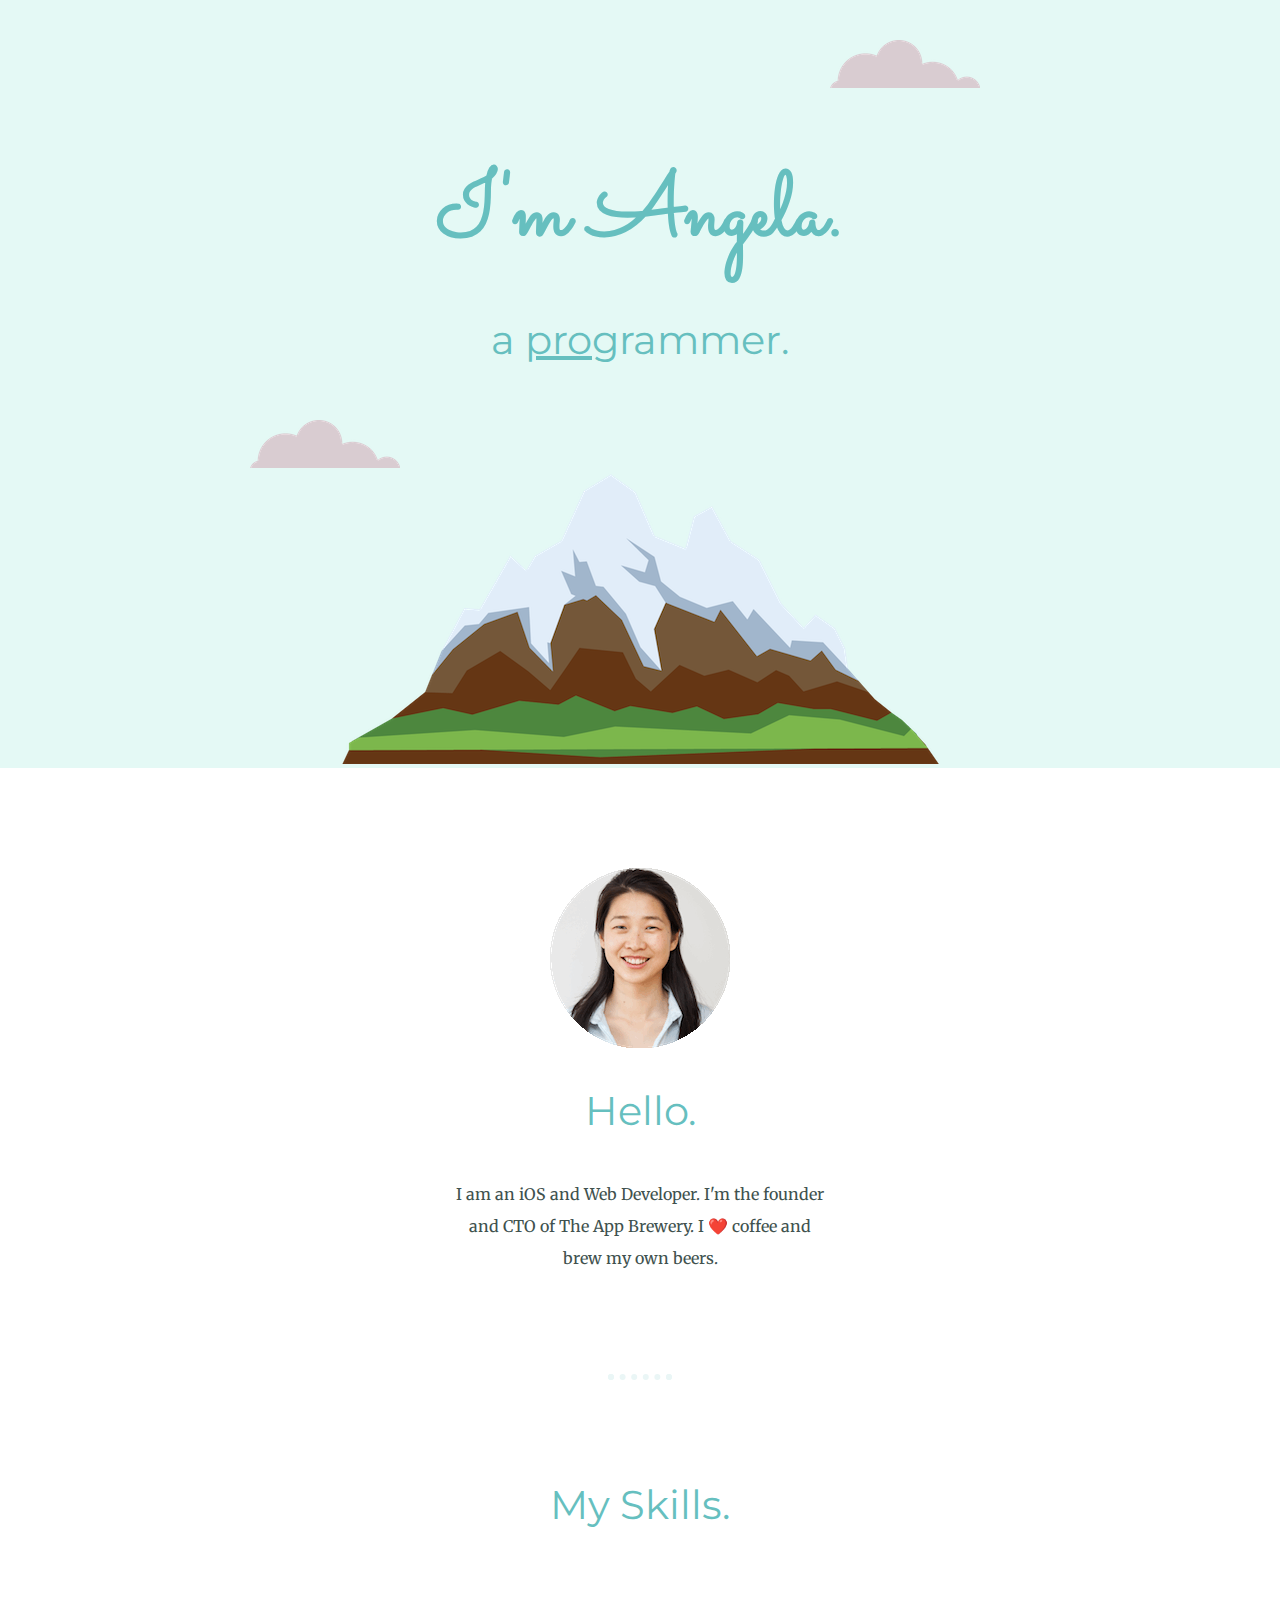
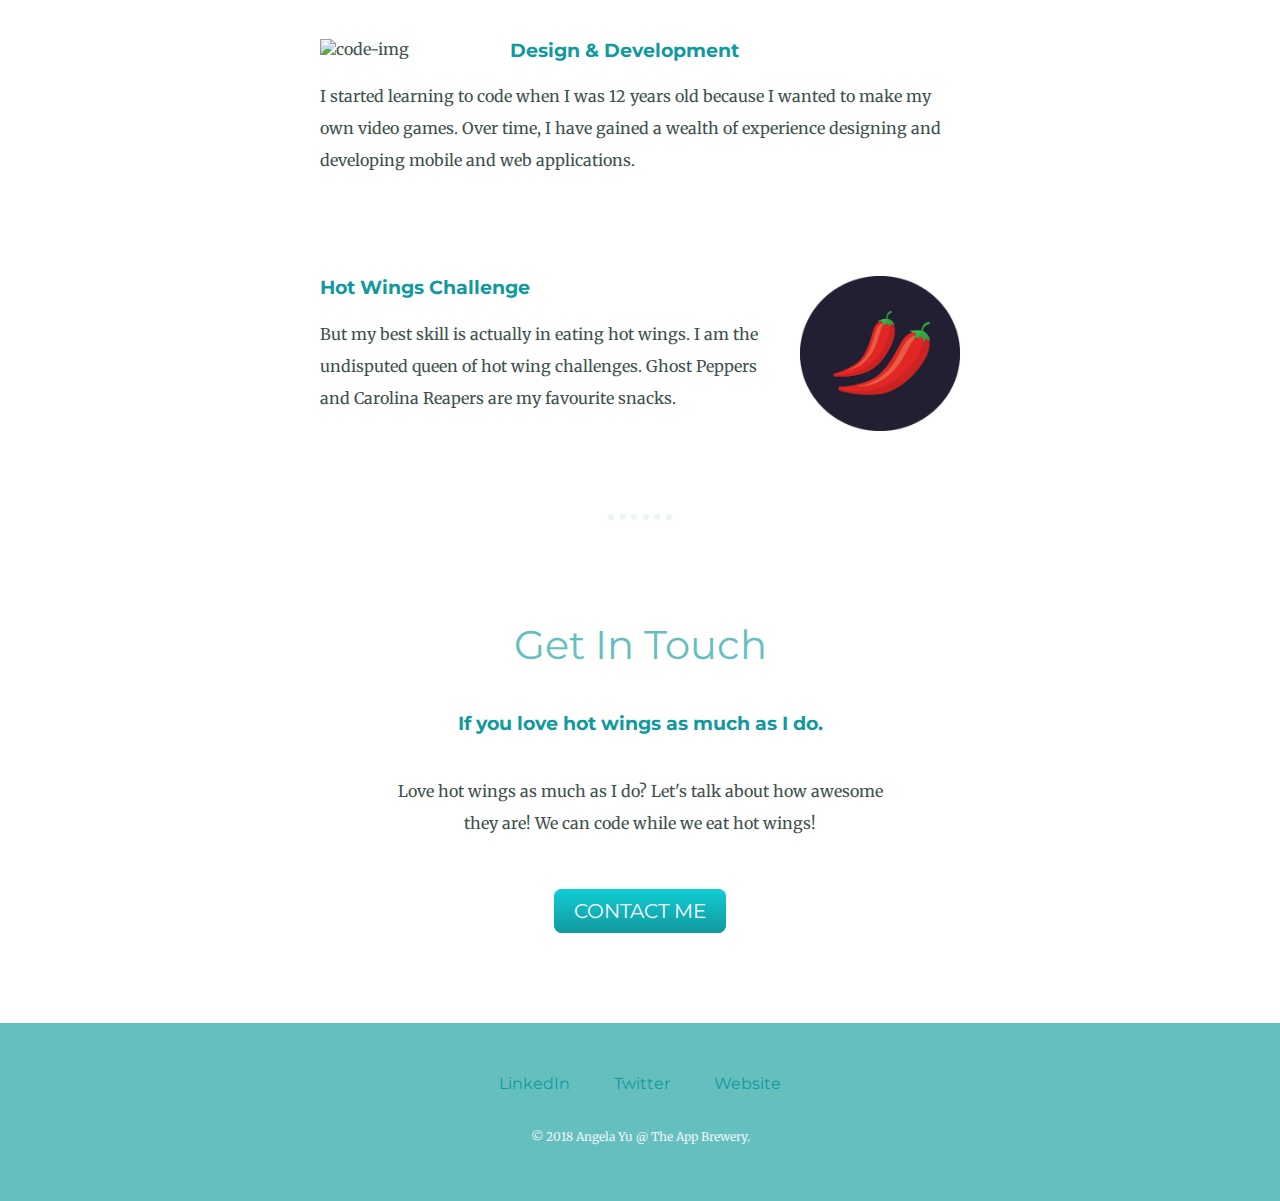
==== index.html @ 47d21f37 "Add files via upload" ====
<!DOCTYPE html>
<html>

<head>
  <meta charset="utf-8">
  <title>Angela Yu</title>
  <link rel="stylesheet" href="css/styles.css">
  <link href="https://fonts.googleapis.com/css?family=Merriweather|Montserrat|Sacramento" rel="stylesheet">
  <link rel="icon" href="favicon.ico">
</head>

<body>
  <div class="top-container">
    <img class="top-cloud" src="images/cloud.png" alt="cloud">
    <div class="title-text">
      <h1>I'm Angela.</h1>
      <h2>a <span class="pro">pro</span>grammer.</h2>
    </div>
    <img class="bottom-cloud" src="images/cloud.png" alt="cloud">
    <img class="mountain" src="images/mountain.png" alt="mountain-img">
  </div>

  <div class="middle-container">
    <div class="profile">
      <img src="images/angela.png" alt="angela-profile-img">
      <h2>Hello.</h2>
      <p class="intro">I am an iOS and Web Developer. I'm the founder and CTO of The App Brewery. I ❤️ coffee and brew my own beers.</p>
    </div>
    <hr>
    <div class="skills">
      <h2>My Skills.</h2>
      <div class="skill-row">
        <img class="code-img" src="https://media.giphy.com/media/3p50WGyUqeU5W/giphy.gif" alt="code-img">

        <h3>Design & Development</h3>
        <p>I started learning to code when I was 12 years old because I wanted to make my own video games. Over time, I have gained a wealth of experience designing and developing mobile and web applications.</p>

      </div>
      <div class="skill-row">
        <img class="chilli-img" src="images/chillies.png" alt="chillies-img">

        <h3>Hot Wings Challenge</h3>
        <p>But my best skill is actually in eating hot wings. I am the undisputed queen of hot wing challenges. Ghost Peppers and Carolina Reapers are my favourite snacks.</p>

      </div>
    </div>
    <hr>
    <div class="contact-me">
      <h2>Get In Touch</h2>
      <h3>If you love hot wings as much as I do.</h3>
      <p class="contact-message">Love hot wings as much as I do? Let's talk about how awesome they are! We can code while we eat hot wings!</p>
      <a class="btn" href="mailto:ilove@hotwings.com">CONTACT ME</a>
    </div>
  </div>


  <div class="bottom-container">
    <a class="footer-link" href="https://www.linkedin.com/in/angela-yu-963a584b/">LinkedIn</a>
    <a class="footer-link" href="https://twitter.com/yu_angela">Twitter</a>
    <a class="footer-link" href="https://www.appbrewery.co/">Website</a>
    <p class="copyright">© 2018 Angela Yu @ The App Brewery.</p>
  </div>
</body>

</html>
---- css/styles.css ----
body {
  color: #40514E;
  margin: 0;
  text-align: center;
  font-family: 'Merriweather', serif;
}

h1 {
  color: #66BFBF;
  font-size: 5.625rem;
  margin: 50px auto 0 auto;
  font-family: 'Sacramento', cursive;
}

h2 {
  color: #66BFBF;
  font-family: 'Montserrat', sans-serif;
  font-size: 2.5rem;
  font-weight: normal;
  padding-bottom: 10px;
}

h3 {
  color: #11999E;
  font-family: 'Montserrat', sans-serif;
}

p {
  line-height: 2;
}

hr {
  border: dotted #EAF6F6 6px;
  border-bottom: none;
  width: 4%;
  margin: 100px auto;
}

a{
  color: #11999E;
  font-family: 'Montserrat', sans-serif;
  margin: 10px 20px;
  text-decoration: none;
}

a:hover {
  color: #EAF6F6;
}

.top-container {
  background-color: #E4F9F5;
  position: relative;
  padding-top: 100px;
}

.middle-container {
  margin: 100px 0;
}

.bottom-container {
  background-color: #66BFBF;
  padding: 50px 0 20px;
}

.skill-row {
  width: 50%;
  margin: 100px auto 100px auto;
  text-align: left;
}

.pro {
  text-decoration: underline;
}

.intro {
  width: 30%;
  margin: auto;
}

.contact-message {
  width: 40%;
  margin: 40px auto 60px;
}

.copyright {
  color: #EAF6F6;
  font-size: 0.75rem;
  padding: 20px 0;
}

.top-cloud {
  position: absolute;
  right: 300px;
  top: 40px;
}

.bottom-cloud {
  position: absolute;
  left: 250px;
  bottom: 300px;
}

.code-img {
  width: 25%;
  float: left;
  margin-right: 30px;
}

.chilli-img {
  width: 25%;
  float: right;
  margin-left: 30px;
}

.btn {
  background: #11cdd4;
  background-image: -webkit-linear-gradient(top, #11cdd4, #11999e);
  background-image: -moz-linear-gradient(top, #11cdd4, #11999e);
  background-image: -ms-linear-gradient(top, #11cdd4, #11999e);
  background-image: -o-linear-gradient(top, #11cdd4, #11999e);
  background-image: linear-gradient(to bottom, #11cdd4, #11999e);
  -webkit-border-radius: 8;
  -moz-border-radius: 8;
  border-radius: 8px;
  font-family: 'Montserrat', sans-serif;
  color: #ffffff;
  font-size: 20px;
  padding: 10px 20px 10px 20px;
  text-decoration: none;
}

.btn:hover {
  background: #30e3cb;
  background-image: -webkit-linear-gradient(top, #30e3cb, #2bc4ad);
  background-image: -moz-linear-gradient(top, #30e3cb, #2bc4ad);
  background-image: -ms-linear-gradient(top, #30e3cb, #2bc4ad);
  background-image: -o-linear-gradient(top, #30e3cb, #2bc4ad);
  background-image: linear-gradient(to bottom, #30e3cb, #2bc4ad);
  text-decoration: none;
}
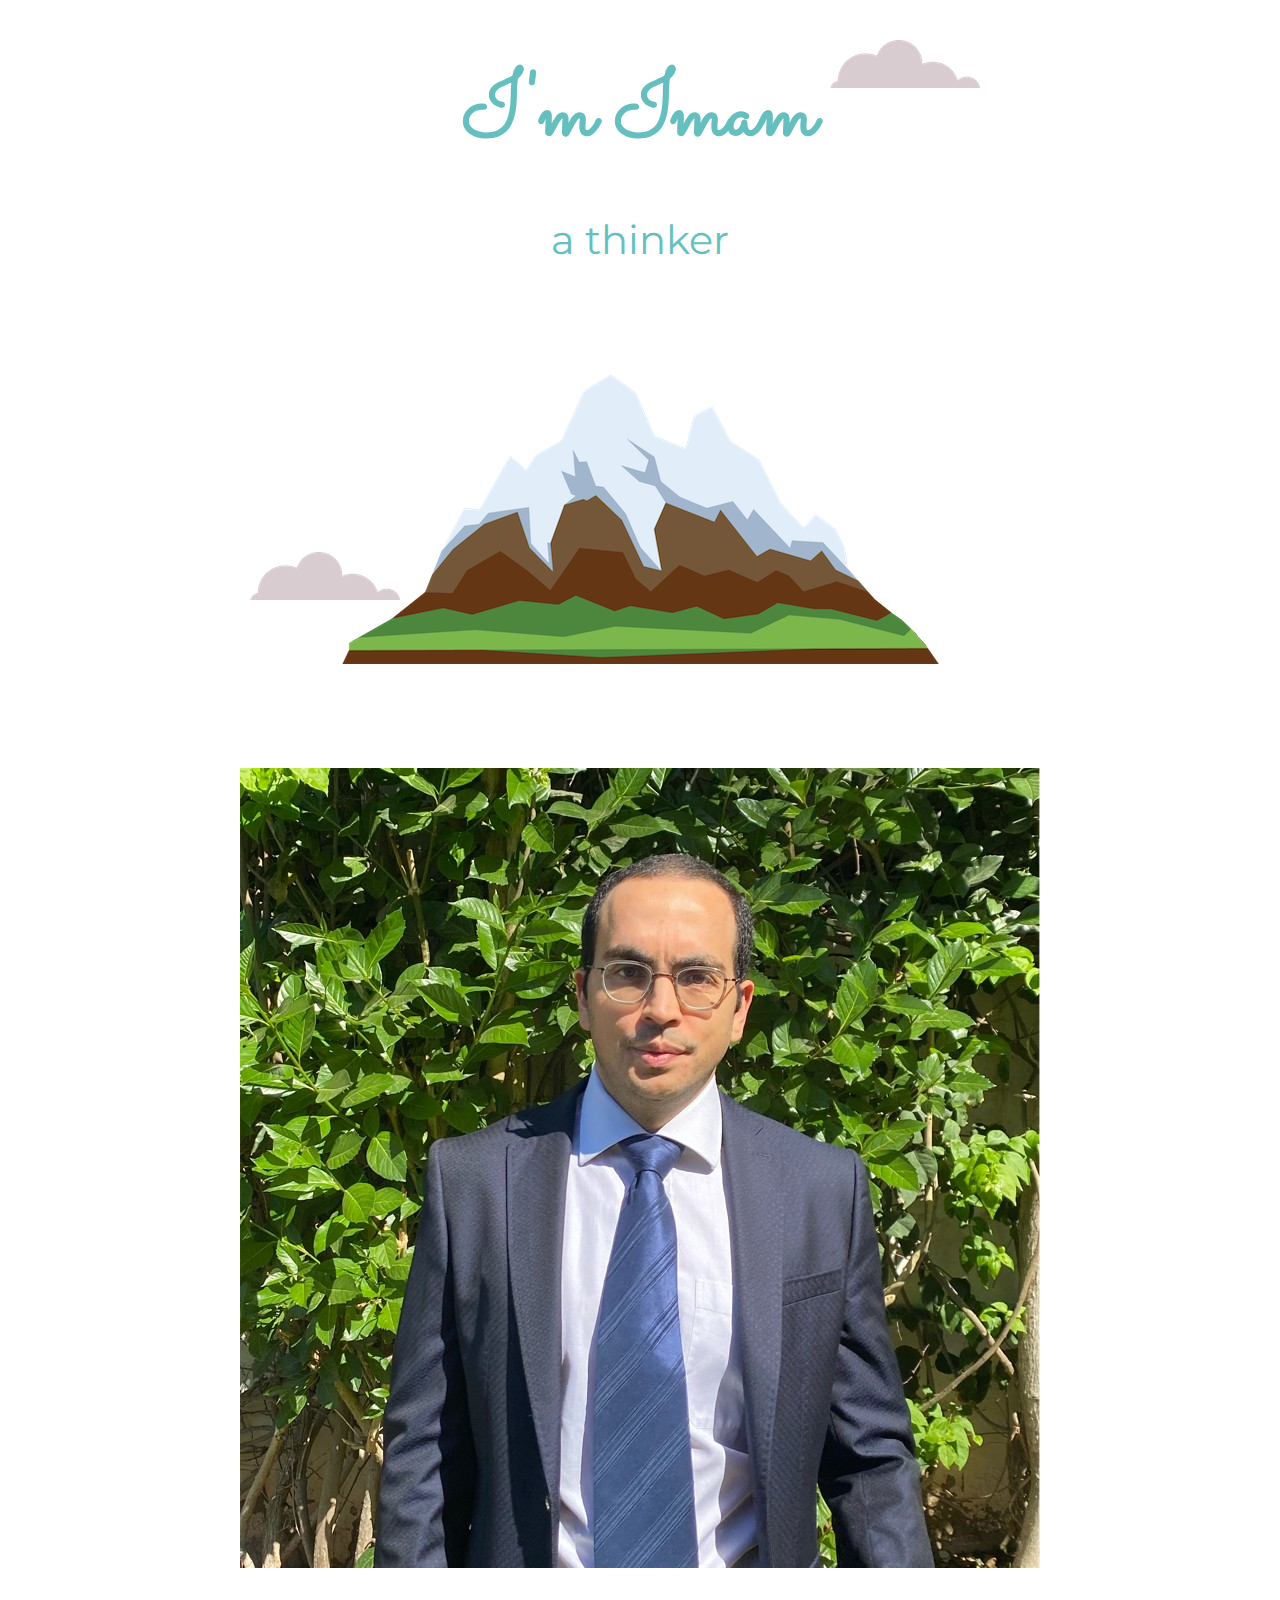
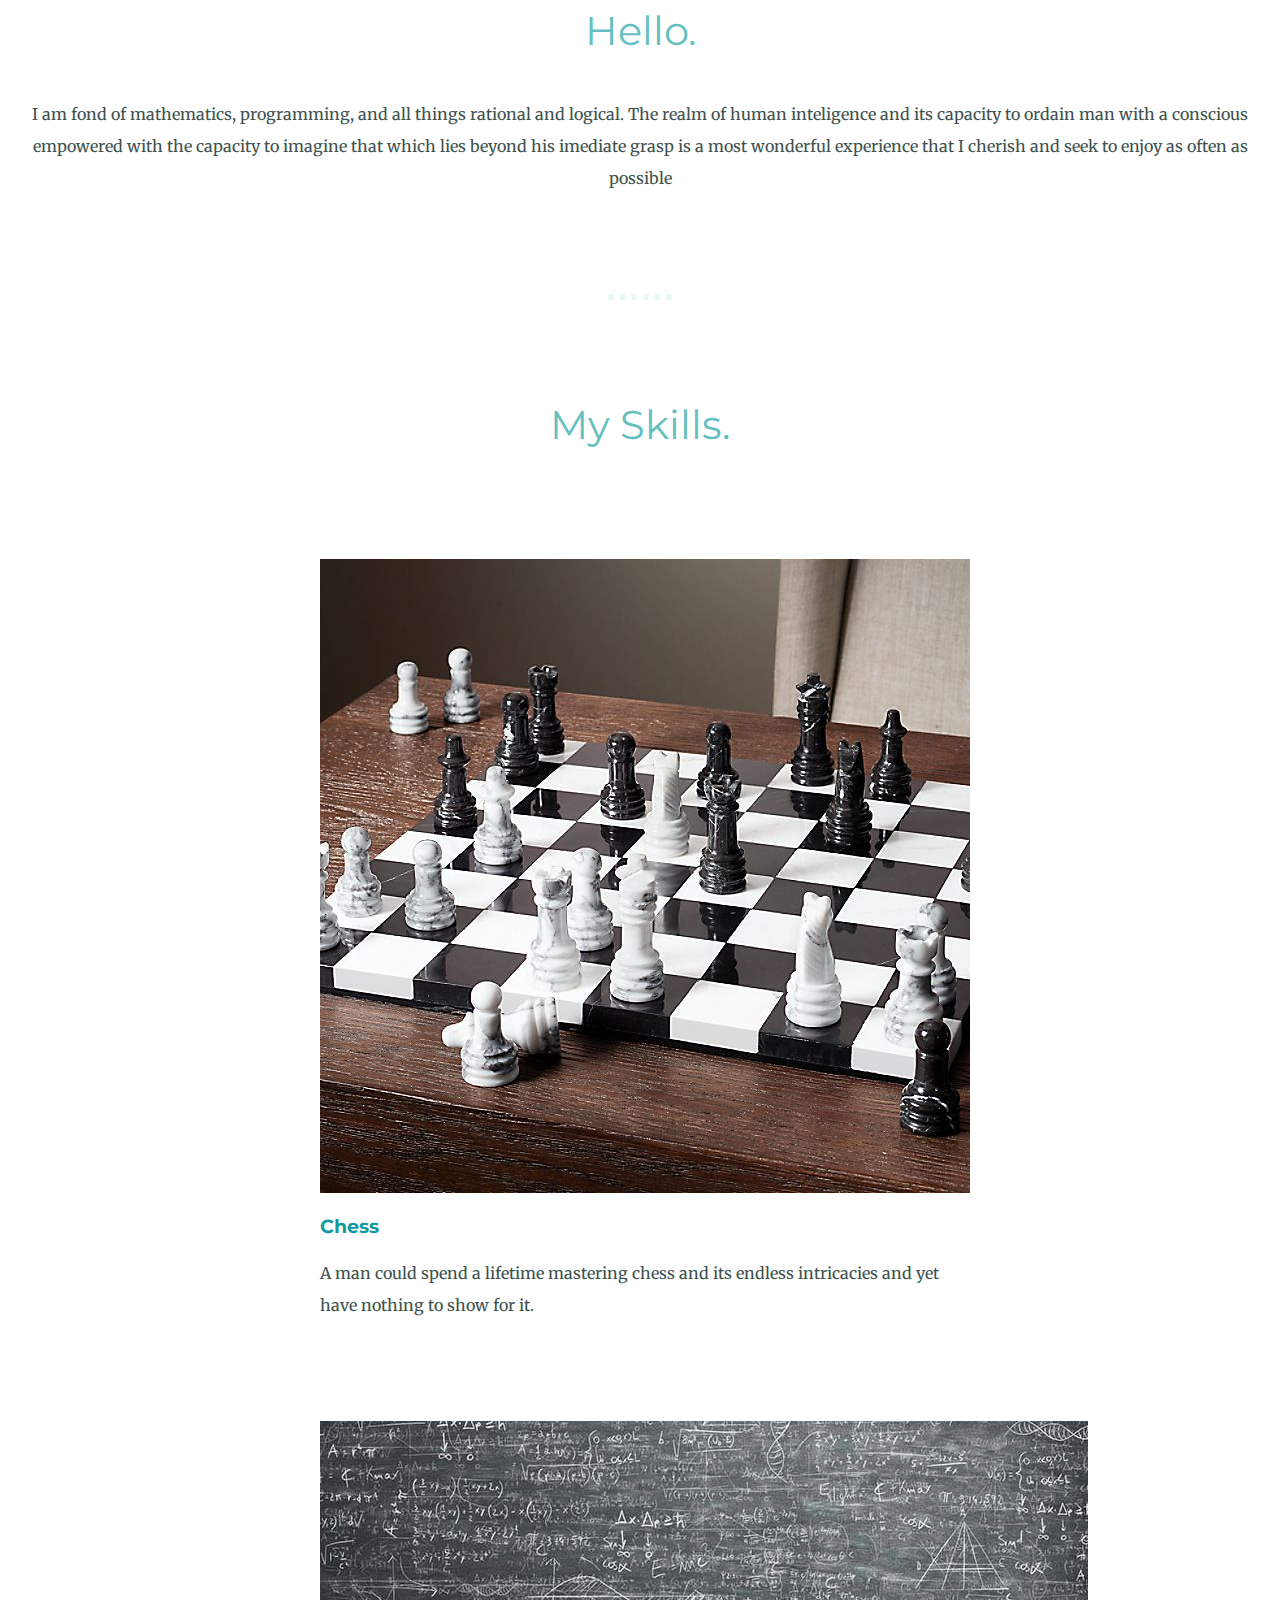
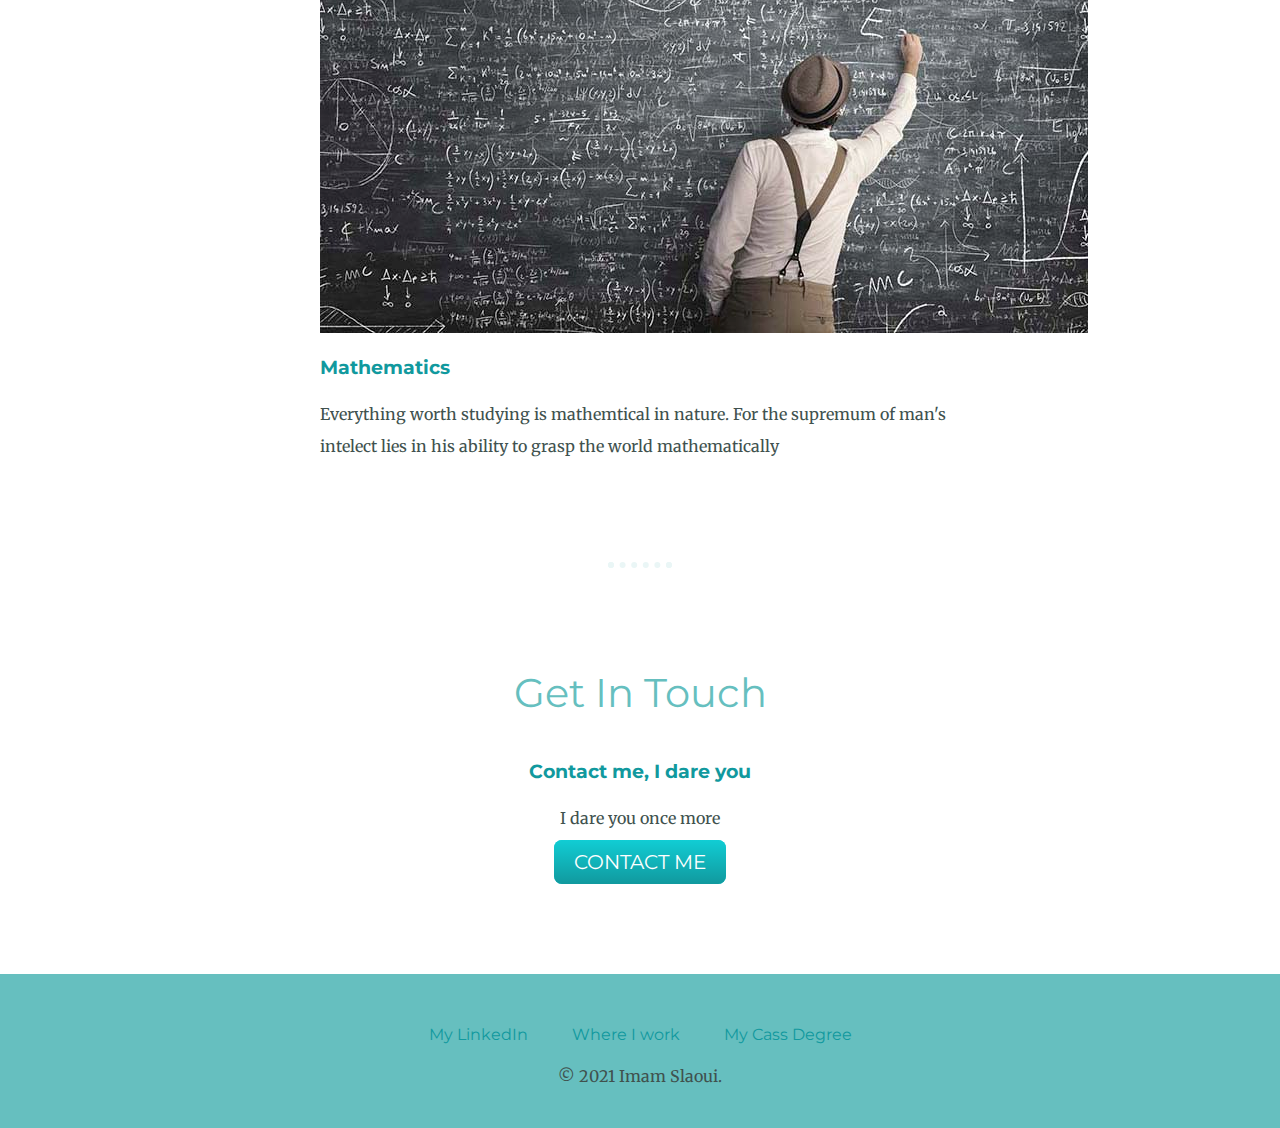
==== commit f2bacba0: "Add files via upload" ====
--- a/index.html
+++ b/index.html
@@ -1,65 +1,61 @@
 <!DOCTYPE html>
-<html>
+<html lang="en">
+<head>
+  <meta charset="UTF-8">
+  <meta name="viewport" content="width=device-width, initial-scale=1.0">
+  <meta http-equiv="X-UA-Compatible" content="ie=edge">
+  <title>Imam Slaoui</title>
+  <link rel="stylesheet" href="css/styles.css">
+  <link rel="icon" href="favicon.ico">
+  <link rel="preconnect" href="https://fonts.gstatic.com">
+<link href="https://fonts.googleapis.com/css2?family=Merriweather&family=Montserrat:wght@100&family=Sacramento&display=swap" rel="stylesheet">
 
-<head>
-  <meta charset="utf-8">
-  <title>Angela Yu</title>
-  <link rel="stylesheet" href="css/styles.css">
-  <link href="https://fonts.googleapis.com/css?family=Merriweather|Montserrat|Sacramento" rel="stylesheet">
-  <link rel="icon" href="favicon.ico">
 </head>
+<body>
+  <div class="topcontainer">
+    <img src="images/cloud.png" alt="cloud" class="top-cloud">
 
-<body>
-  <div class="top-container">
-    <img class="top-cloud" src="images/cloud.png" alt="cloud">
-    <div class="title-text">
-      <h1>I'm Angela.</h1>
-      <h2>a <span class="pro">pro</span>grammer.</h2>
-    </div>
-    <img class="bottom-cloud" src="images/cloud.png" alt="cloud">
-    <img class="mountain" src="images/mountain.png" alt="mountain-img">
+    <h1 >I'm Imam</h1>
+    <h2> a thinker</h2>
+    <img src="images/cloud.png" alt="cloud" class="bottom-cloud">
+    <img src="images/mountain.png" alt="mountain" >
   </div>
-
   <div class="middle-container">
     <div class="profile">
-      <img src="images/angela.png" alt="angela-profile-img">
+      <img src="images/Imam.jpg" alt="mypicture" id="mypicture">
       <h2>Hello.</h2>
-      <p class="intro">I am an iOS and Web Developer. I'm the founder and CTO of The App Brewery. I ❤️ coffee and brew my own beers.</p>
+      <p class="stylemeagain">I am fond of mathematics, programming, and all things rational and logical. The realm of human inteligence and its capacity to ordain man with a conscious empowered with the capacity to imagine that which lies beyond his imediate grasp is a most wonderful experience that I cherish and seek to enjoy as often as possible</p>
     </div>
     <hr>
     <div class="skills">
       <h2>My Skills.</h2>
       <div class="skill-row">
-        <img class="code-img" src="https://media.giphy.com/media/3p50WGyUqeU5W/giphy.gif" alt="code-img">
-
-        <h3>Design & Development</h3>
-        <p>I started learning to code when I was 12 years old because I wanted to make my own video games. Over time, I have gained a wealth of experience designing and developing mobile and web applications.</p>
-
+        <img class="chess" src="images/chess2.jpg" alt="chess board">
+        <h3>Chess</h3>
+        <p class="theone">A man could spend a lifetime mastering chess and its endless intricacies and yet have nothing to show for it.</p>
       </div>
       <div class="skill-row">
-        <img class="chilli-img" src="images/chillies.png" alt="chillies-img">
-
-        <h3>Hot Wings Challenge</h3>
-        <p>But my best skill is actually in eating hot wings. I am the undisputed queen of hot wing challenges. Ghost Peppers and Carolina Reapers are my favourite snacks.</p>
-
+        <img class="mathematics" src="images/mathematics2.jpg" alt="mathematics picture">
+        <h3>Mathematics</h3>
+        <p class="theone2">Everything worth studying is mathemtical in nature. For the supremum of man's intelect lies in his ability to grasp the world mathematically</p>
       </div>
     </div>
     <hr>
     <div class="contact-me">
       <h2>Get In Touch</h2>
-      <h3>If you love hot wings as much as I do.</h3>
-      <p class="contact-message">Love hot wings as much as I do? Let's talk about how awesome they are! We can code while we eat hot wings!</p>
-      <a class="btn" href="mailto:ilove@hotwings.com">CONTACT ME</a>
+      <h3>Contact me, I dare you</h3>
+      <p>I dare you once more</p>
+      <a class="btn" href="mailto:imam.slaoui@cass.city.ac.uk">CONTACT ME</a>
     </div>
   </div>
 
 
   <div class="bottom-container">
-    <a class="footer-link" href="https://www.linkedin.com/in/angela-yu-963a584b/">LinkedIn</a>
-    <a class="footer-link" href="https://twitter.com/yu_angela">Twitter</a>
-    <a class="footer-link" href="https://www.appbrewery.co/">Website</a>
-    <p class="copyright">© 2018 Angela Yu @ The App Brewery.</p>
+    <a class="footer-link" href="https://www.linkedin.com/in/imam-slaoui/">My LinkedIn</a>
+    <a class="footer-link" href="https://fairmountain.co.uk/meet-the-team">Where I work</a>
+    <a class="footer-link" href="https://www.cass.city.ac.uk/study/masters/courses/mathematical-trading-and-finance">My Cass Degree</a>
+    <p class="styleme">© 2021 Imam Slaoui.</p>
   </div>
+
 </body>
-
 </html>
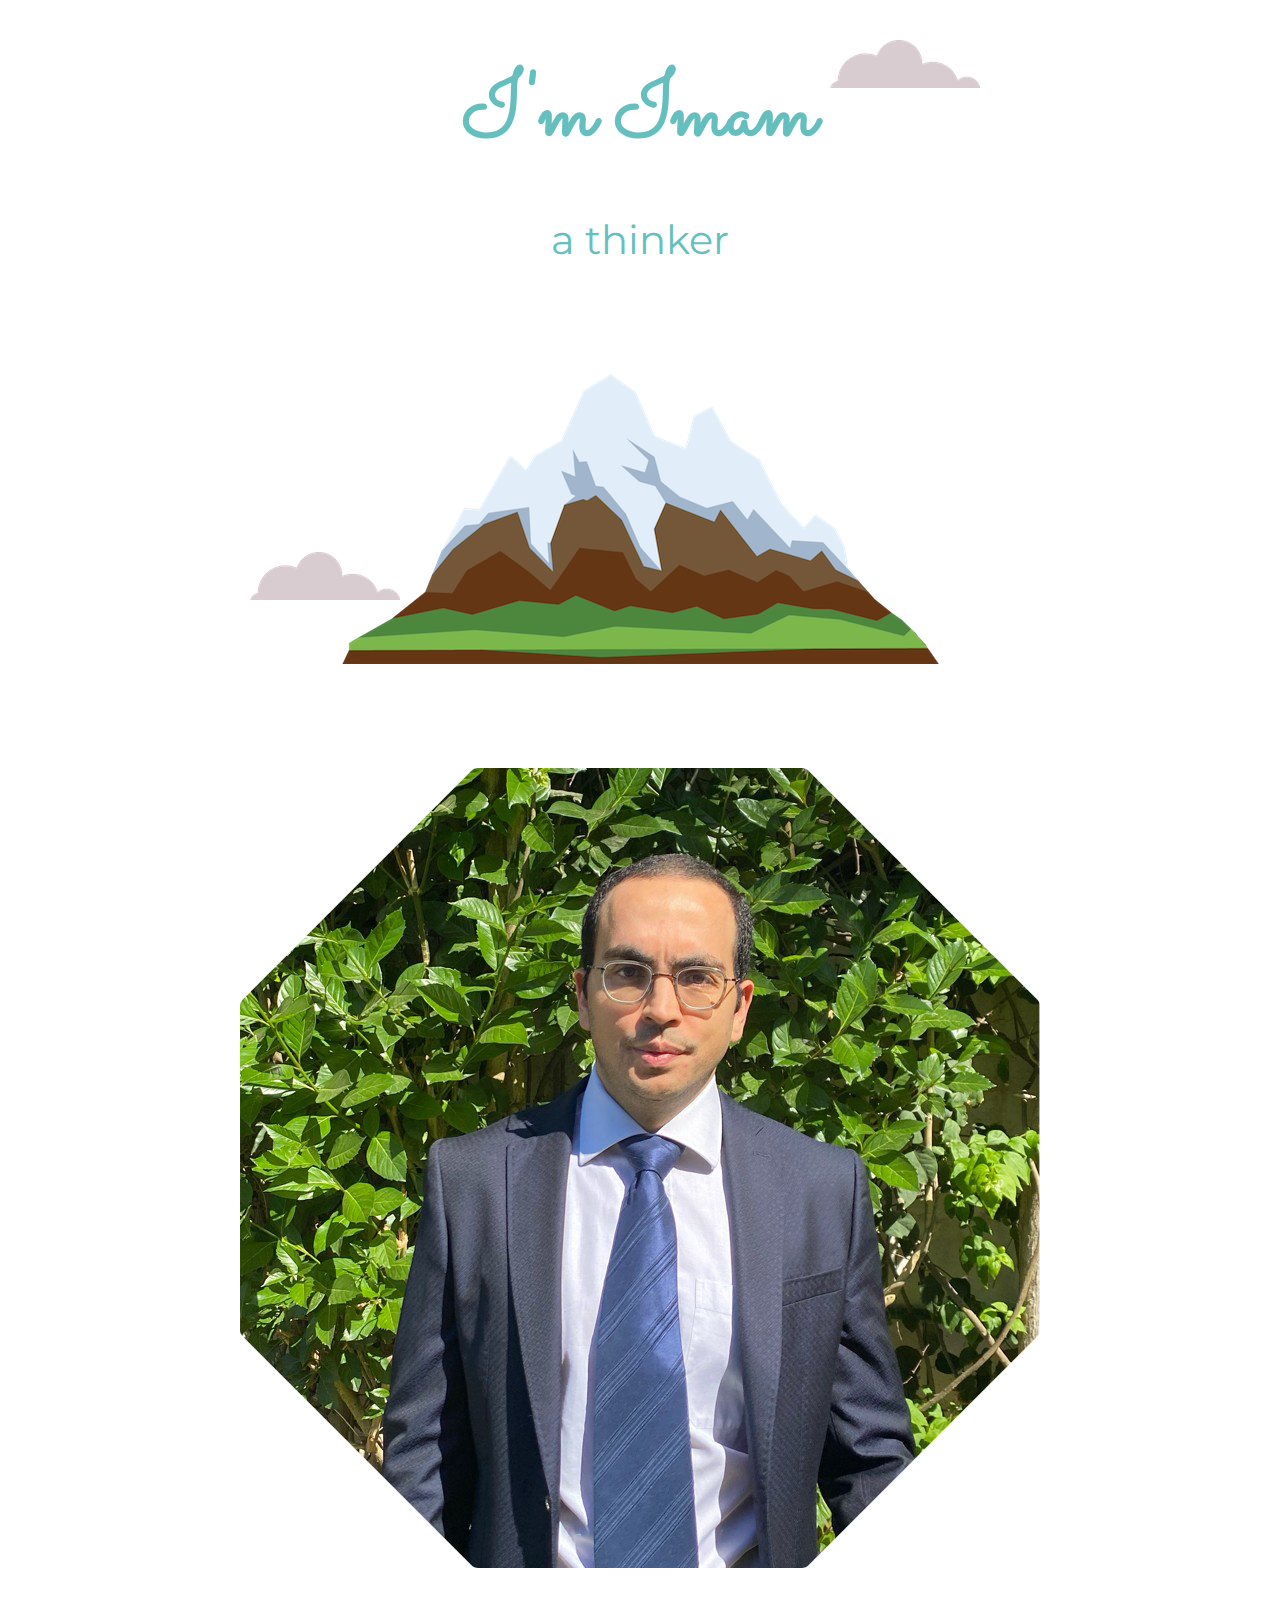
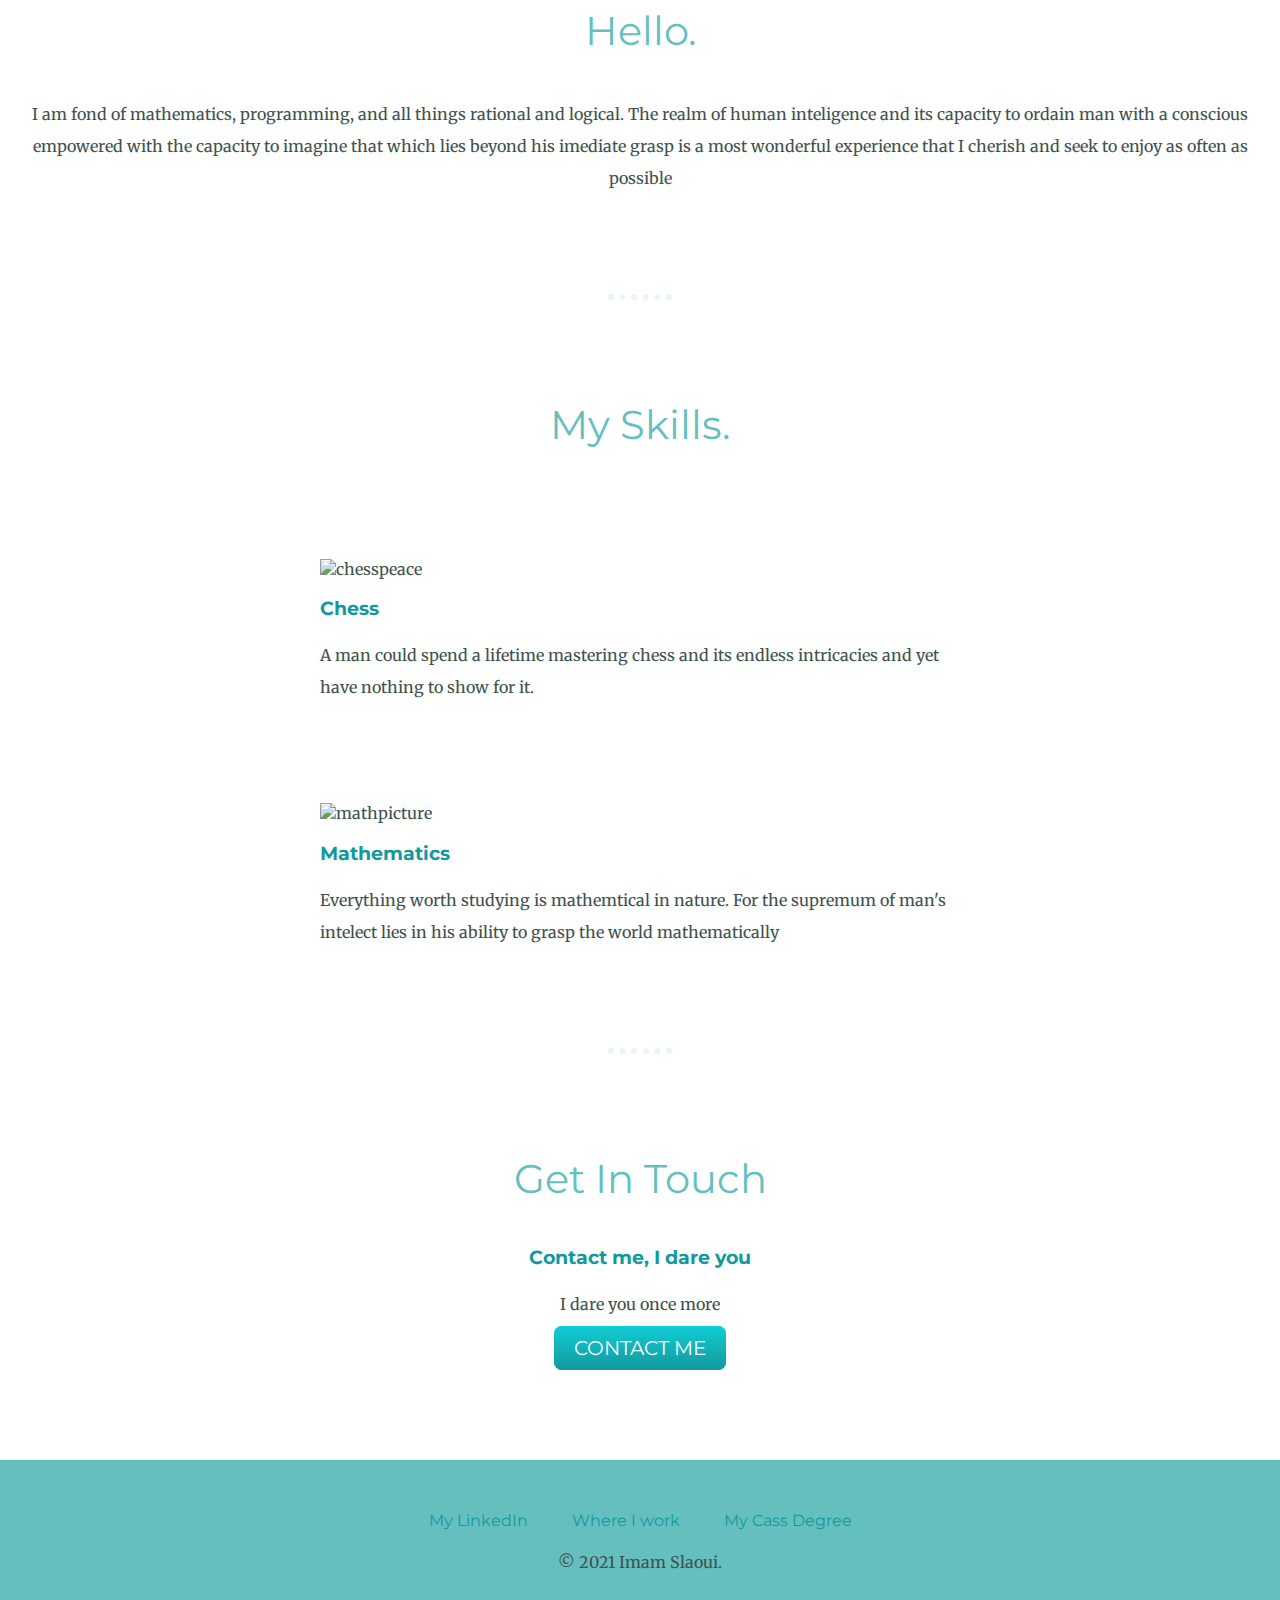
==== commit 70984577: "Add files via upload" ====
--- a/index.html
+++ b/index.html
@@ -22,25 +22,27 @@
   </div>
   <div class="middle-container">
     <div class="profile">
-      <img src="images/Imam.jpg" alt="mypicture" id="mypicture">
+      <img src="images/Imam2.png" alt="mypicture" id="mypicture">
       <h2>Hello.</h2>
       <p class="stylemeagain">I am fond of mathematics, programming, and all things rational and logical. The realm of human inteligence and its capacity to ordain man with a conscious empowered with the capacity to imagine that which lies beyond his imediate grasp is a most wonderful experience that I cherish and seek to enjoy as often as possible</p>
     </div>
-    <hr>
+    <hr class="horrizontal">
     <div class="skills">
       <h2>My Skills.</h2>
       <div class="skill-row">
-        <img class="chess" src="images/chess2.jpg" alt="chess board">
+        <!-- <img class="chess" src="images/chess2.jpg" alt="chess board"> -->
+        <img class="chess" src="https://media.giphy.com/media/N28wKac9H5EW3l7LFq/giphy.gif" alt="chesspeace">
         <h3>Chess</h3>
         <p class="theone">A man could spend a lifetime mastering chess and its endless intricacies and yet have nothing to show for it.</p>
       </div>
       <div class="skill-row">
-        <img class="mathematics" src="images/mathematics2.jpg" alt="mathematics picture">
+        <!-- <img class="mathematics" src="images/mathematics2.jpg" alt="mathematics picture"> -->
+        <img  class="mathematics"src="https://media.giphy.com/media/idGDfQSRyYDSDrDQA0/giphy.gif" alt="mathpicture">
         <h3>Mathematics</h3>
         <p class="theone2">Everything worth studying is mathemtical in nature. For the supremum of man's intelect lies in his ability to grasp the world mathematically</p>
       </div>
     </div>
-    <hr>
+    <hr class="horrizontal">
     <div class="contact-me">
       <h2>Get In Touch</h2>
       <h3>Contact me, I dare you</h3>
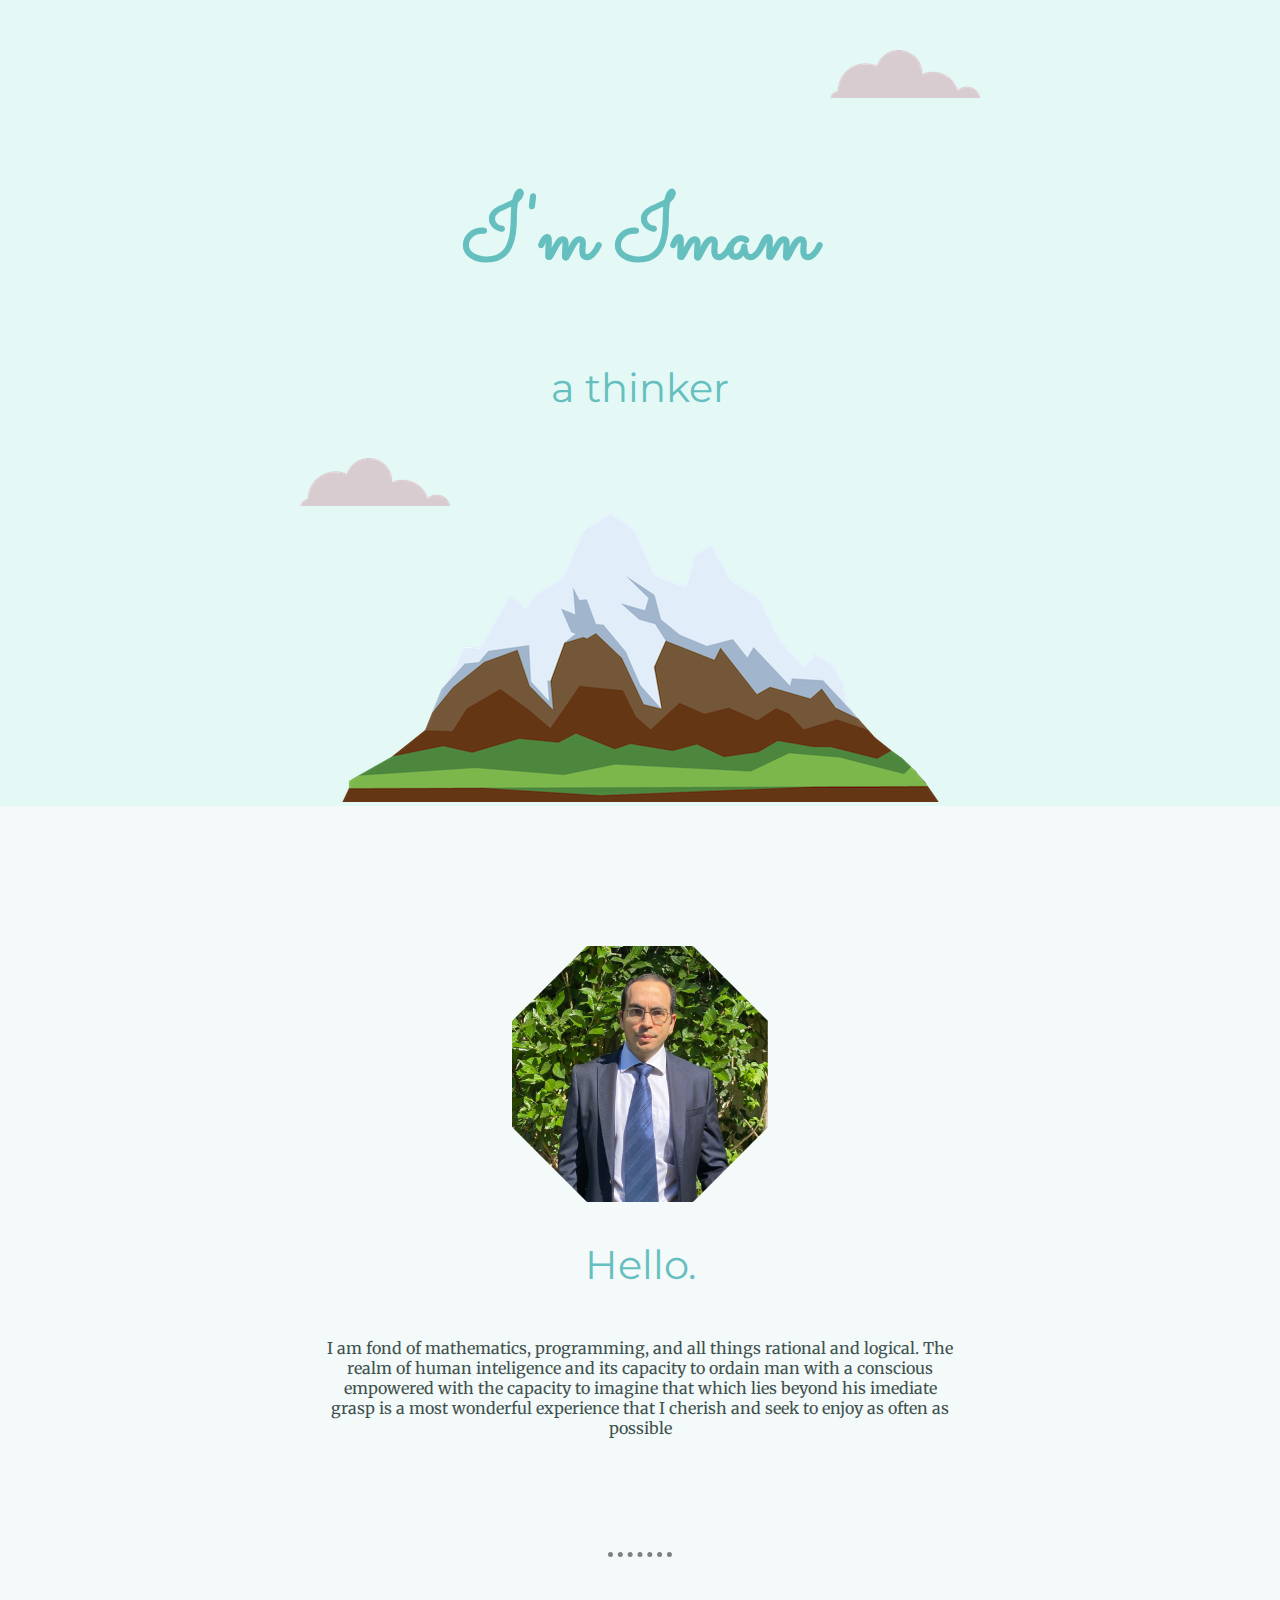
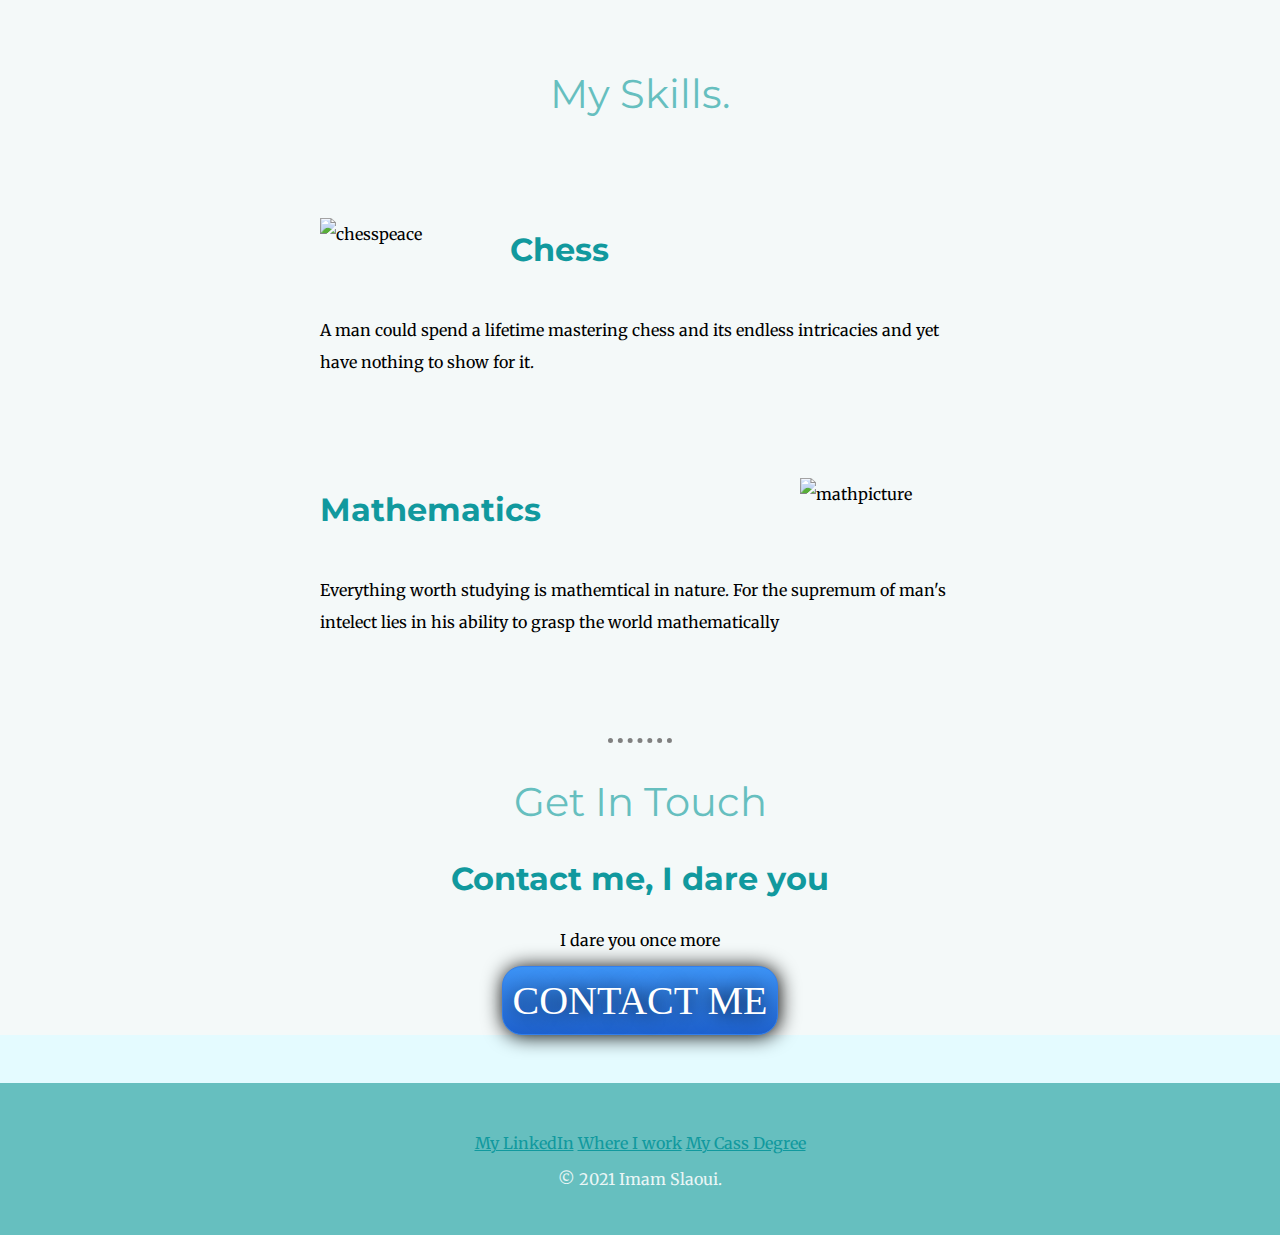
==== commit 46e2659b: "Add files via upload" ====
--- a/index.html
+++ b/index.html
@@ -5,7 +5,7 @@
   <meta name="viewport" content="width=device-width, initial-scale=1.0">
   <meta http-equiv="X-UA-Compatible" content="ie=edge">
   <title>Imam Slaoui</title>
-  <link rel="stylesheet" href="css/styles.css">
+  <link rel="stylesheet" href="CSS/styles.css">
   <link rel="icon" href="favicon.ico">
   <link rel="preconnect" href="https://fonts.gstatic.com">
 <link href="https://fonts.googleapis.com/css2?family=Merriweather&family=Montserrat:wght@100&family=Sacramento&display=swap" rel="stylesheet">
--- a/CSS/styles.css
+++ b/CSS/styles.css
@@ -0,0 +1,184 @@
+
+.skill-row{
+  /* display: inline-block; */
+
+  width:50%;
+  margin: 100px auto 100px auto;
+  line-height:2;
+  text-align:left;
+}
+
+.mathematics{
+  width:25%;
+
+  float:right;
+  margin-left:30px;
+
+}
+.horrizontal{
+  border-width:5px;
+  width:5%;
+  border-style:none;
+  border-top-style:dotted;
+  height:1px;
+  border-color:grey;
+
+}
+.skills{
+  padding-top:70px;
+}
+.profile{
+  padding-bottom:90px;
+}
+
+.chess{
+  width:25%;
+  float:left;
+  margin-right:30px;
+}
+/* .theone{
+  clear:left;
+}
+.theone2{
+  clear:right;
+} */
+.stylemeagain{
+  color:#40514E;
+  text-align:center;
+  display:inline-block;
+  width:50%;
+}
+.styleme{
+  color: #EAF6F6;
+}
+.topcontainer{
+  background-color:#e4f9f5;
+
+
+  margin-top:0;
+  position:relative;
+  padding-top:100px;
+
+}
+.middle-container{
+  /* height:200px;
+  width:200px; */
+  background-color: #f4f9f9;
+  position:relative;
+  /* margin: 0 auto 0 auto; */
+  padding-top:140px;
+  /* padding-bottom:140px; */
+
+
+}
+.bottom-container{
+  /* height: 200px;
+  width: 200px; */
+  width:100%;
+
+  background-color: #66BFBF;
+  position:absolute;
+  left:auto;
+  right:auto;
+  margin: 0 auto 0 auto;
+  color:#11999E;
+  margin-top:3rem;
+  padding-top: 50px;
+  padding-bottom:30px;
+  /* margin-bottom:0; */
+
+}
+
+/* body{
+  margin:0;
+} */
+#descript{
+  font-size:5rem;
+  font-family: 'Sacramento', cursive;
+  color:#66BFBF;
+  font-weight:normal;
+  line-height:2;
+}
+body{
+  margin:0;
+  text-align:center;
+  font-family: 'Merriweather', serif;
+  background-color:#e4fbff;
+}
+h1{
+  margin: 50px auto 0 auto;
+font-family: 'Sacramento', cursive;
+font-size:5.625rem;
+color:#66BFBF;
+line-height:2;
+}
+h2{
+font-size:2.5rem;
+font-family: 'Montserrat', sans-serif;
+color:#66BFBF;
+font-weight:normal;
+}
+h3{
+  font-family: 'Montserrat', sans-serif;
+  font-size: 2rem;
+  color:#11999E;
+}
+.bottom-cloud {
+  position:absolute;
+  left:300px;
+  bottom:300px;
+}
+.top-cloud{
+  position:absolute;
+  right:300px;
+  top:50px;
+}
+#mypicture{
+  width:20%;
+  height:20%;
+}
+a{
+  color:#11999E;
+}
+
+
+
+.btn{
+   background:  #66BFBF;
+   background-image: -webkit-linear-gradient(top, #3D94F6, #1E62D0);
+   background-image: -moz-linear-gradient(top, #3D94F6, #1E62D0);
+   background-image: -ms-linear-gradient(top, #3D94F6, #1E62D0);
+   background-image: -o-linear-gradient(top, #3D94F6, #1E62D0);
+   background-image: -webkit-gradient(to bottom, #3D94F6, #1E62D0);
+   -webkit-border-radius: 20px;
+   -moz-border-radius: 20px;
+   border-radius: 20px;
+   color: #FFFFFF;
+   font-family: Times New Roman;
+   font-size: 40px;
+   font-weight: 100;
+   padding: 10px;
+   -webkit-box-shadow: 1px 1px 20px 0 #000000;
+   -moz-box-shadow: 1px 1px 20px 0 #000000;
+   box-shadow: 1px 1px 20px 0 #000000;
+   text-shadow: 1px 1px 20px #000000;
+   border: solid #337FED 1px;
+   text-decoration: none;
+   display: inline-block;
+   cursor: pointer;
+   text-align: center;
+}
+
+.btn:hover {
+   border: solid #337FED 1px;
+   background: #1E62D0;
+   background-image: -webkit-linear-gradient(top, #1E62D0, #3D94F6);
+   background-image: -moz-linear-gradient(top, #1E62D0, #3D94F6);
+   background-image: -ms-linear-gradient(top, #1E62D0, #3D94F6);
+   background-image: -o-linear-gradient(top, #1E62D0, #3D94F6);
+   background-image: -webkit-gradient(to bottom, #1E62D0, #3D94F6);
+   -webkit-border-radius: 20px;
+   -moz-border-radius: 20px;
+   border-radius: 20px;
+   text-decoration: none;
+}
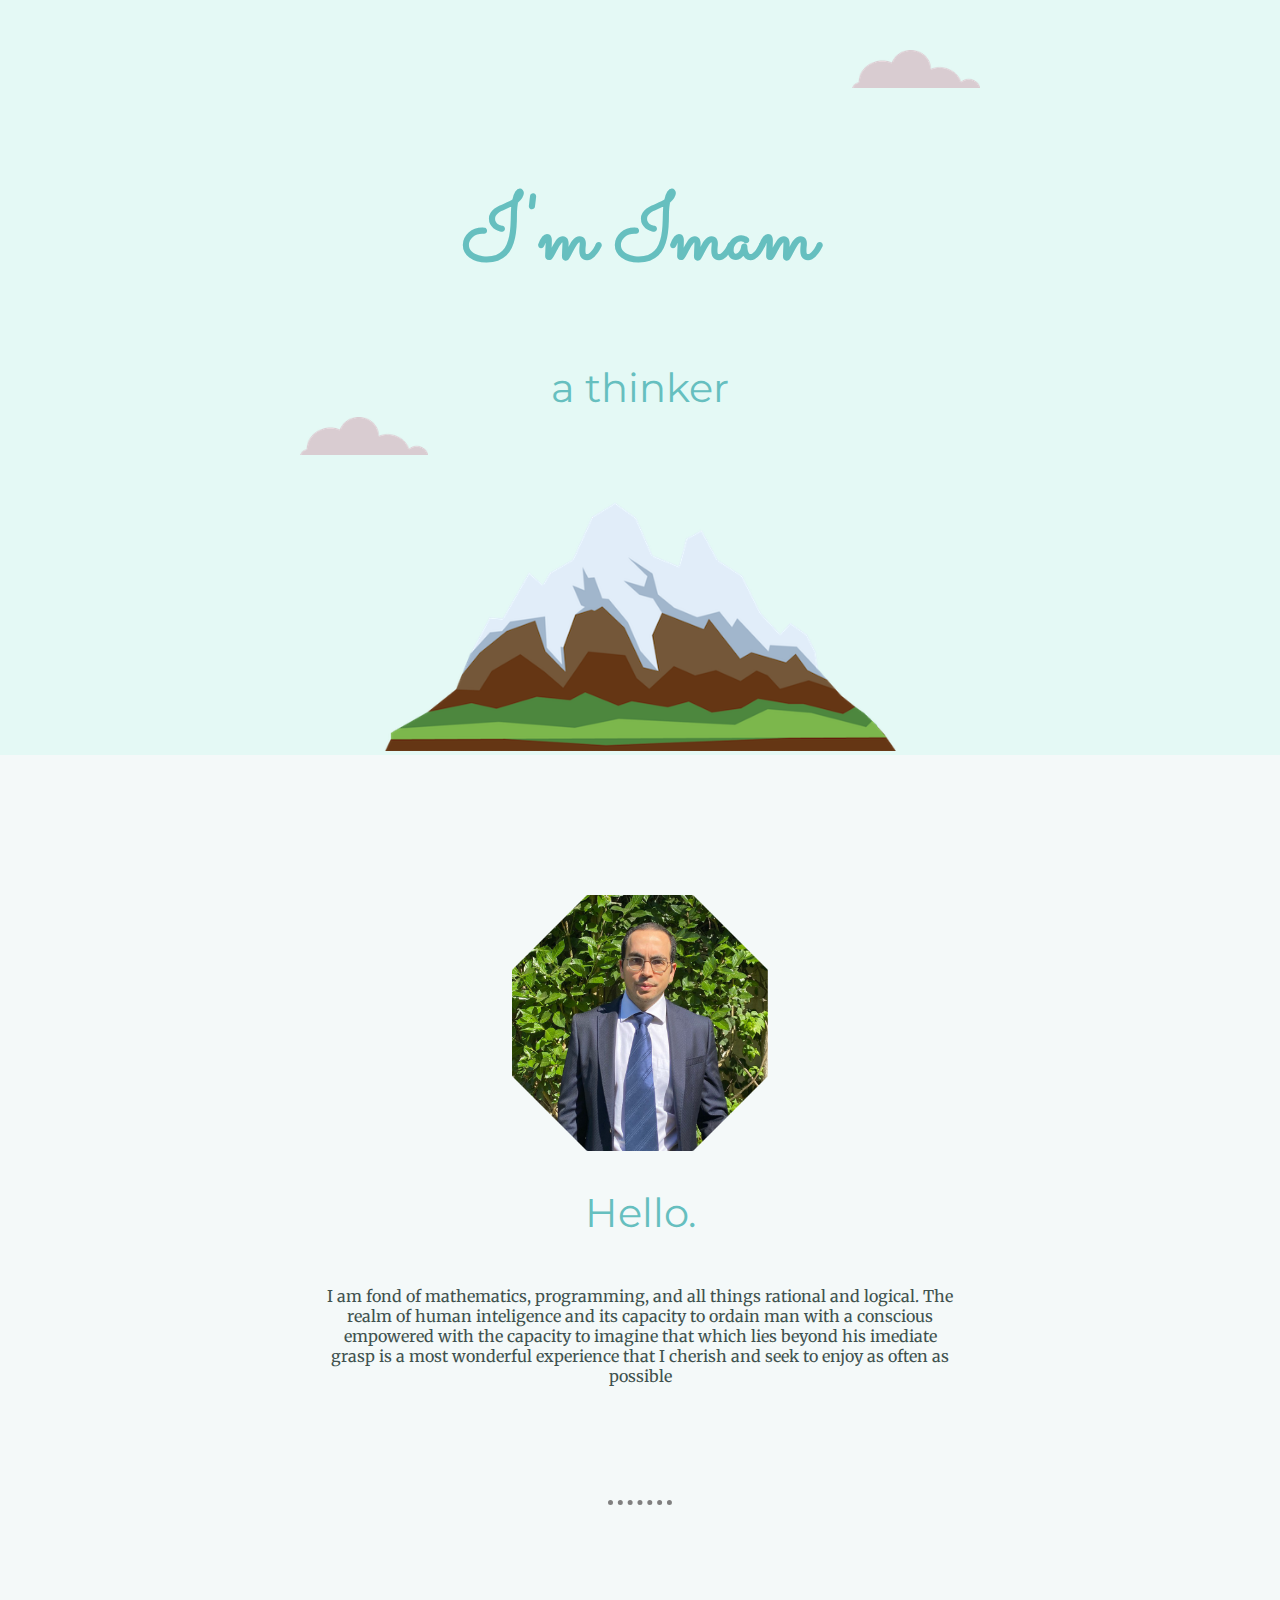
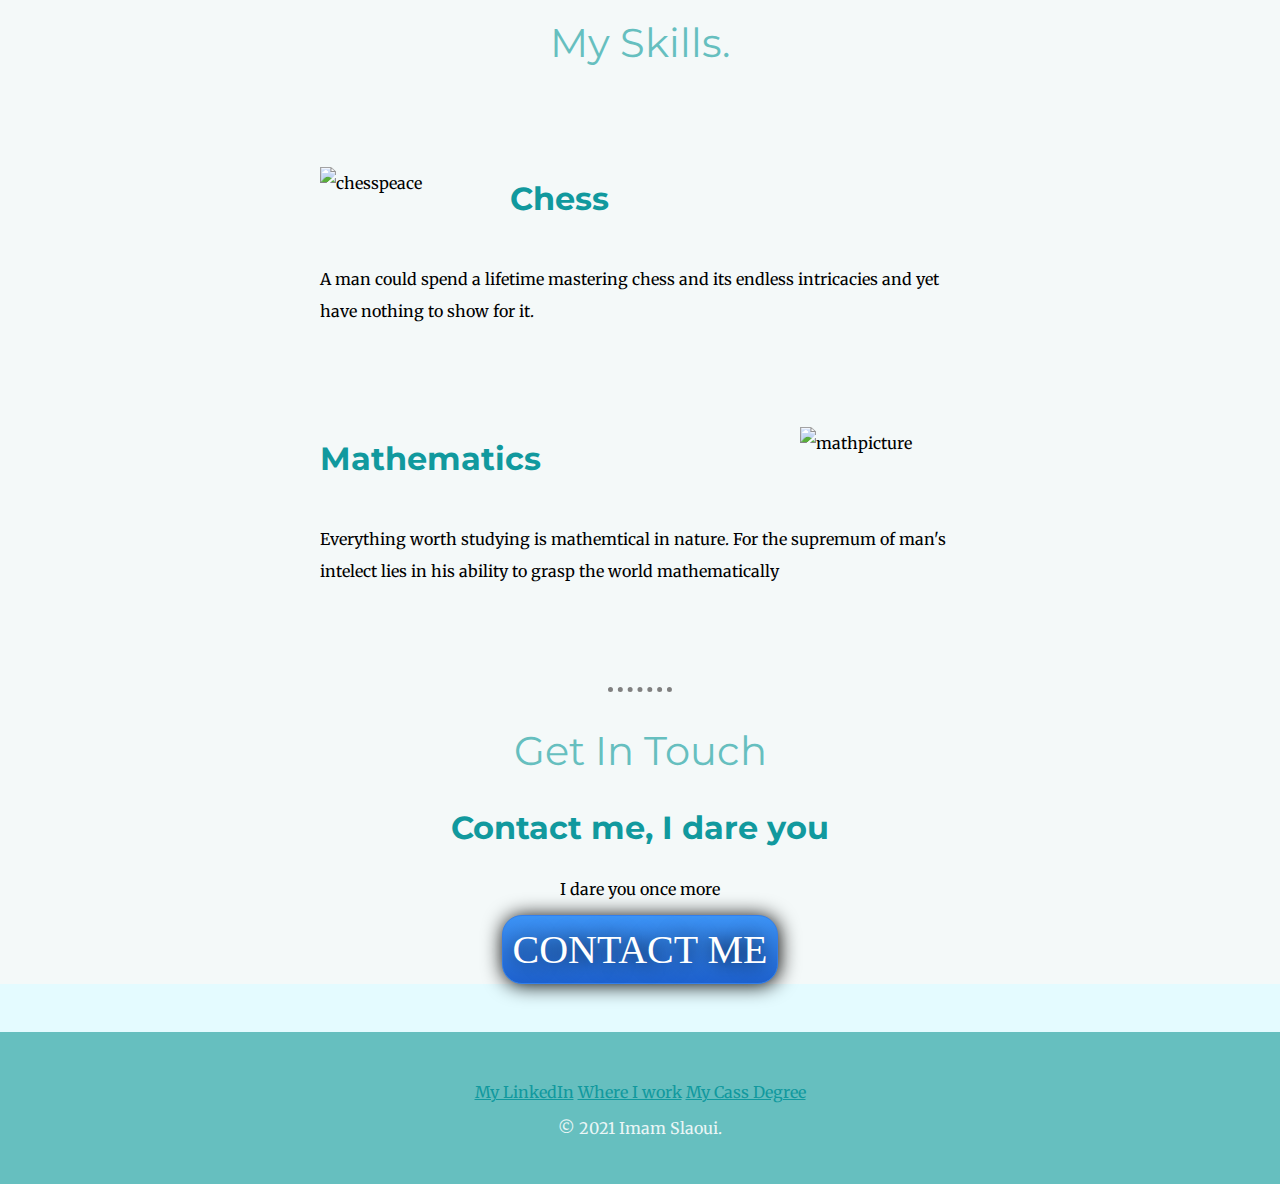
==== commit 1de16f63: "Add files via upload" ====
--- a/index.html
+++ b/index.html
@@ -5,7 +5,7 @@
   <meta name="viewport" content="width=device-width, initial-scale=1.0">
   <meta http-equiv="X-UA-Compatible" content="ie=edge">
   <title>Imam Slaoui</title>
-  <link rel="stylesheet" href="CSS/styles.css">
+  <link rel="stylesheet" href="css/styles.css">
   <link rel="icon" href="favicon.ico">
   <link rel="preconnect" href="https://fonts.gstatic.com">
 <link href="https://fonts.googleapis.com/css2?family=Merriweather&family=Montserrat:wght@100&family=Sacramento&display=swap" rel="stylesheet">
@@ -18,7 +18,7 @@
     <h1 >I'm Imam</h1>
     <h2> a thinker</h2>
     <img src="images/cloud.png" alt="cloud" class="bottom-cloud">
-    <img src="images/mountain.png" alt="mountain" >
+    <img src="images/mountain.png" alt="mountain" class="mountain" >
   </div>
   <div class="middle-container">
     <div class="profile">
--- a/css/styles.css
+++ b/css/styles.css
@@ -0,0 +1,192 @@
+
+.skill-row{
+  /* display: inline-block; */
+
+  width:50%;
+  margin: 100px auto 100px auto;
+  line-height:2;
+  text-align:left;
+}
+
+.mathematics{
+  width:25%;
+
+  float:right;
+  margin-left:1.875rem;
+
+}
+.horrizontal{
+  border-width:5px;
+  width:5%;
+  border-style:none;
+  border-top-style:dotted;
+  height:1px;
+  border-color:grey;
+
+}
+.skills{
+  padding-top:70px;
+}
+.profile{
+  padding-bottom:90px;
+}
+
+.chess{
+  width:25%;
+  float:left;
+  margin-right:1.875rem;
+}
+/* .theone{
+  clear:left;
+}
+.theone2{
+  clear:right;
+} */
+.stylemeagain{
+  color:#40514E;
+  text-align:center;
+  display:inline-block;
+  width:50%;
+}
+.styleme{
+  color: #EAF6F6;
+}
+.topcontainer{
+  background-color:#e4f9f5;
+
+
+  margin-top:0;
+  position:relative;
+  padding-top:100px;
+
+}
+.middle-container{
+  /* height:200px;
+  width:200px; */
+  background-color: #f4f9f9;
+  position:relative;
+  /* margin: 0 auto 0 auto; */
+  padding-top:140px;
+  /* padding-bottom:140px; */
+
+
+}
+.bottom-container{
+  /* height: 200px;
+  width: 200px; */
+  width:100%;
+
+  background-color: #66BFBF;
+  position:absolute;
+  left:auto;
+  right:auto;
+  margin: 0 auto 0 auto;
+  color:#11999E;
+  margin-top:3rem;
+  padding-top: 50px;
+  padding-bottom:30px;
+  /* margin-bottom:0; */
+
+}
+
+/* body{
+  margin:0;
+} */
+#descript{
+  font-size:5rem;
+  font-family: 'Sacramento', cursive;
+  color:#66BFBF;
+  font-weight:normal;
+  line-height:2;
+}
+body{
+  margin:0;
+  text-align:center;
+  font-family: 'Merriweather', serif;
+  background-color:#e4fbff;
+}
+h1{
+  margin: 50px auto 0 auto;
+font-family: 'Sacramento', cursive;
+font-size:5.625rem;
+color:#66BFBF;
+line-height:2;
+}
+h2{
+font-size:2.5rem;
+font-family: 'Montserrat', sans-serif;
+color:#66BFBF;
+font-weight:normal;
+}
+h3{
+  font-family: 'Montserrat', sans-serif;
+  font-size: 2rem;
+  color:#11999E;
+}
+.bottom-cloud {
+  position:absolute;
+  left:18.75rem;
+  bottom:18.75rem;
+  width:10%;
+  height:5%;
+}
+.top-cloud{
+  position:absolute;
+  right:18.75rem;
+  top:3.125rem;
+  width:10%;
+  height:5%;
+}
+.mountain{
+  width:40%;
+  height:40%;
+}
+#mypicture{
+  width:20%;
+  height:20%;
+}
+a{
+  color:#11999E;
+}
+
+
+
+.btn{
+   background:  #66BFBF;
+   background-image: -webkit-linear-gradient(top, #3D94F6, #1E62D0);
+   background-image: -moz-linear-gradient(top, #3D94F6, #1E62D0);
+   background-image: -ms-linear-gradient(top, #3D94F6, #1E62D0);
+   background-image: -o-linear-gradient(top, #3D94F6, #1E62D0);
+   background-image: -webkit-gradient(to bottom, #3D94F6, #1E62D0);
+   -webkit-border-radius: 20px;
+   -moz-border-radius: 20px;
+   border-radius: 20px;
+   color: #FFFFFF;
+   font-family: Times New Roman;
+   font-size: 40px;
+   font-weight: 100;
+   padding: 10px;
+   -webkit-box-shadow: 1px 1px 20px 0 #000000;
+   -moz-box-shadow: 1px 1px 20px 0 #000000;
+   box-shadow: 1px 1px 20px 0 #000000;
+   text-shadow: 1px 1px 20px #000000;
+   border: solid #337FED 1px;
+   text-decoration: none;
+   display: inline-block;
+   cursor: pointer;
+   text-align: center;
+}
+
+.btn:hover {
+   border: solid #337FED 1px;
+   background: #1E62D0;
+   background-image: -webkit-linear-gradient(top, #1E62D0, #3D94F6);
+   background-image: -moz-linear-gradient(top, #1E62D0, #3D94F6);
+   background-image: -ms-linear-gradient(top, #1E62D0, #3D94F6);
+   background-image: -o-linear-gradient(top, #1E62D0, #3D94F6);
+   background-image: -webkit-gradient(to bottom, #1E62D0, #3D94F6);
+   -webkit-border-radius: 20px;
+   -moz-border-radius: 20px;
+   border-radius: 20px;
+   text-decoration: none;
+}
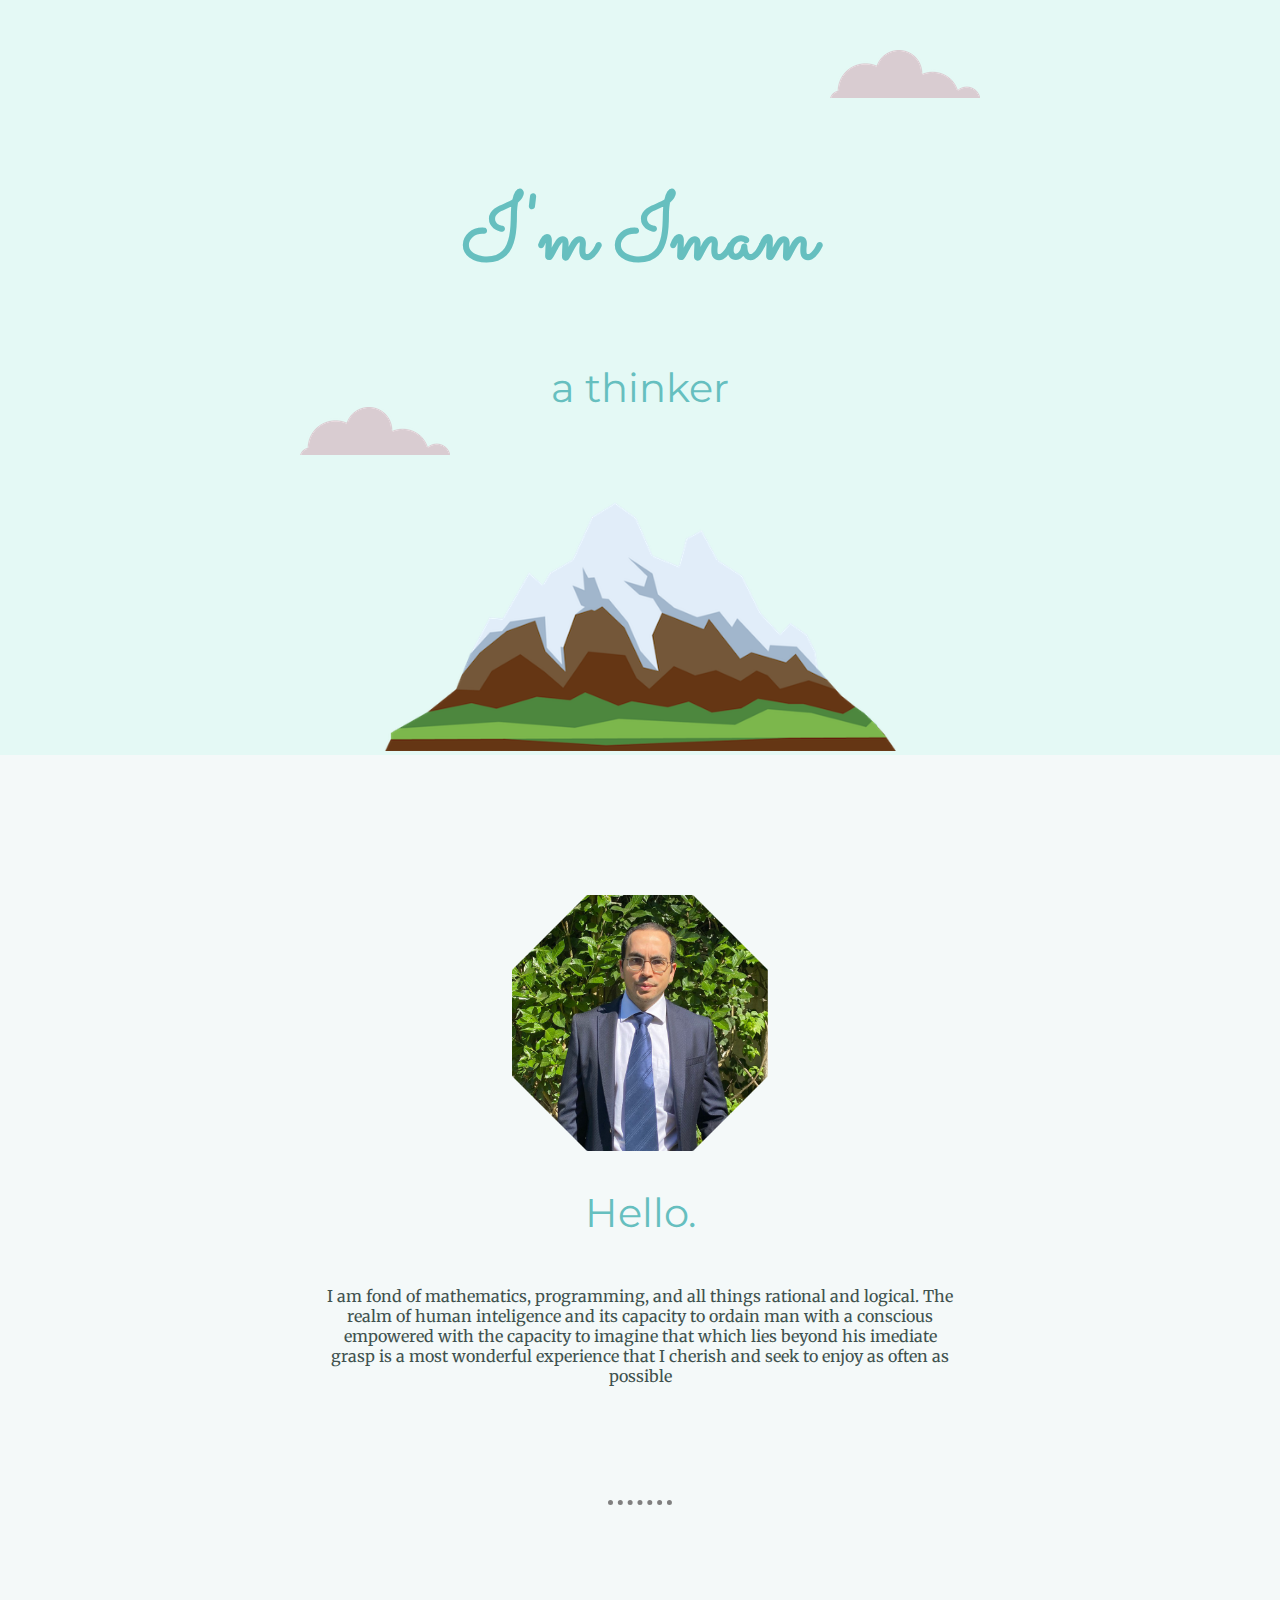
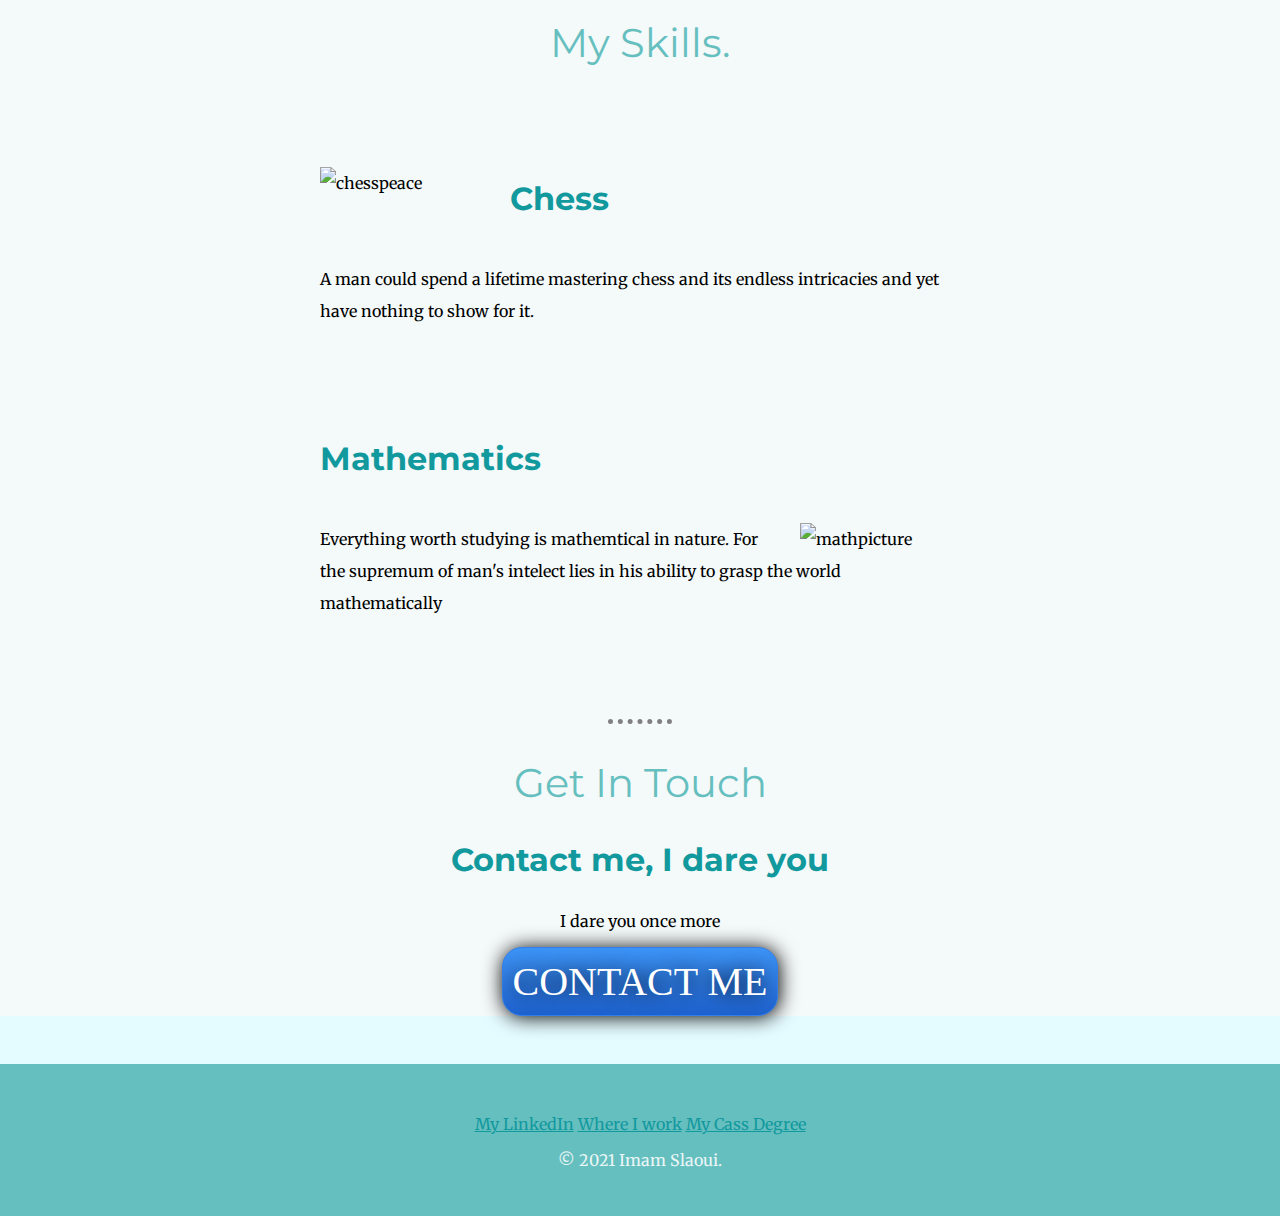
==== commit d1fa77c8: "Add files via upload" ====
--- a/index.html
+++ b/index.html
@@ -37,8 +37,9 @@
       </div>
       <div class="skill-row">
         <!-- <img class="mathematics" src="images/mathematics2.jpg" alt="mathematics picture"> -->
+        <h3>Mathematics</h3>
         <img  class="mathematics"src="https://media.giphy.com/media/idGDfQSRyYDSDrDQA0/giphy.gif" alt="mathpicture">
-        <h3>Mathematics</h3>
+
         <p class="theone2">Everything worth studying is mathemtical in nature. For the supremum of man's intelect lies in his ability to grasp the world mathematically</p>
       </div>
     </div>
--- a/css/styles.css
+++ b/css/styles.css
@@ -127,15 +127,15 @@
   position:absolute;
   left:18.75rem;
   bottom:18.75rem;
-  width:10%;
-  height:5%;
+  /* width:10%;
+  height:5%; */
 }
 .top-cloud{
   position:absolute;
   right:18.75rem;
   top:3.125rem;
-  width:10%;
-  height:5%;
+  /* width:10%;
+  height:5%; */
 }
 .mountain{
   width:40%;
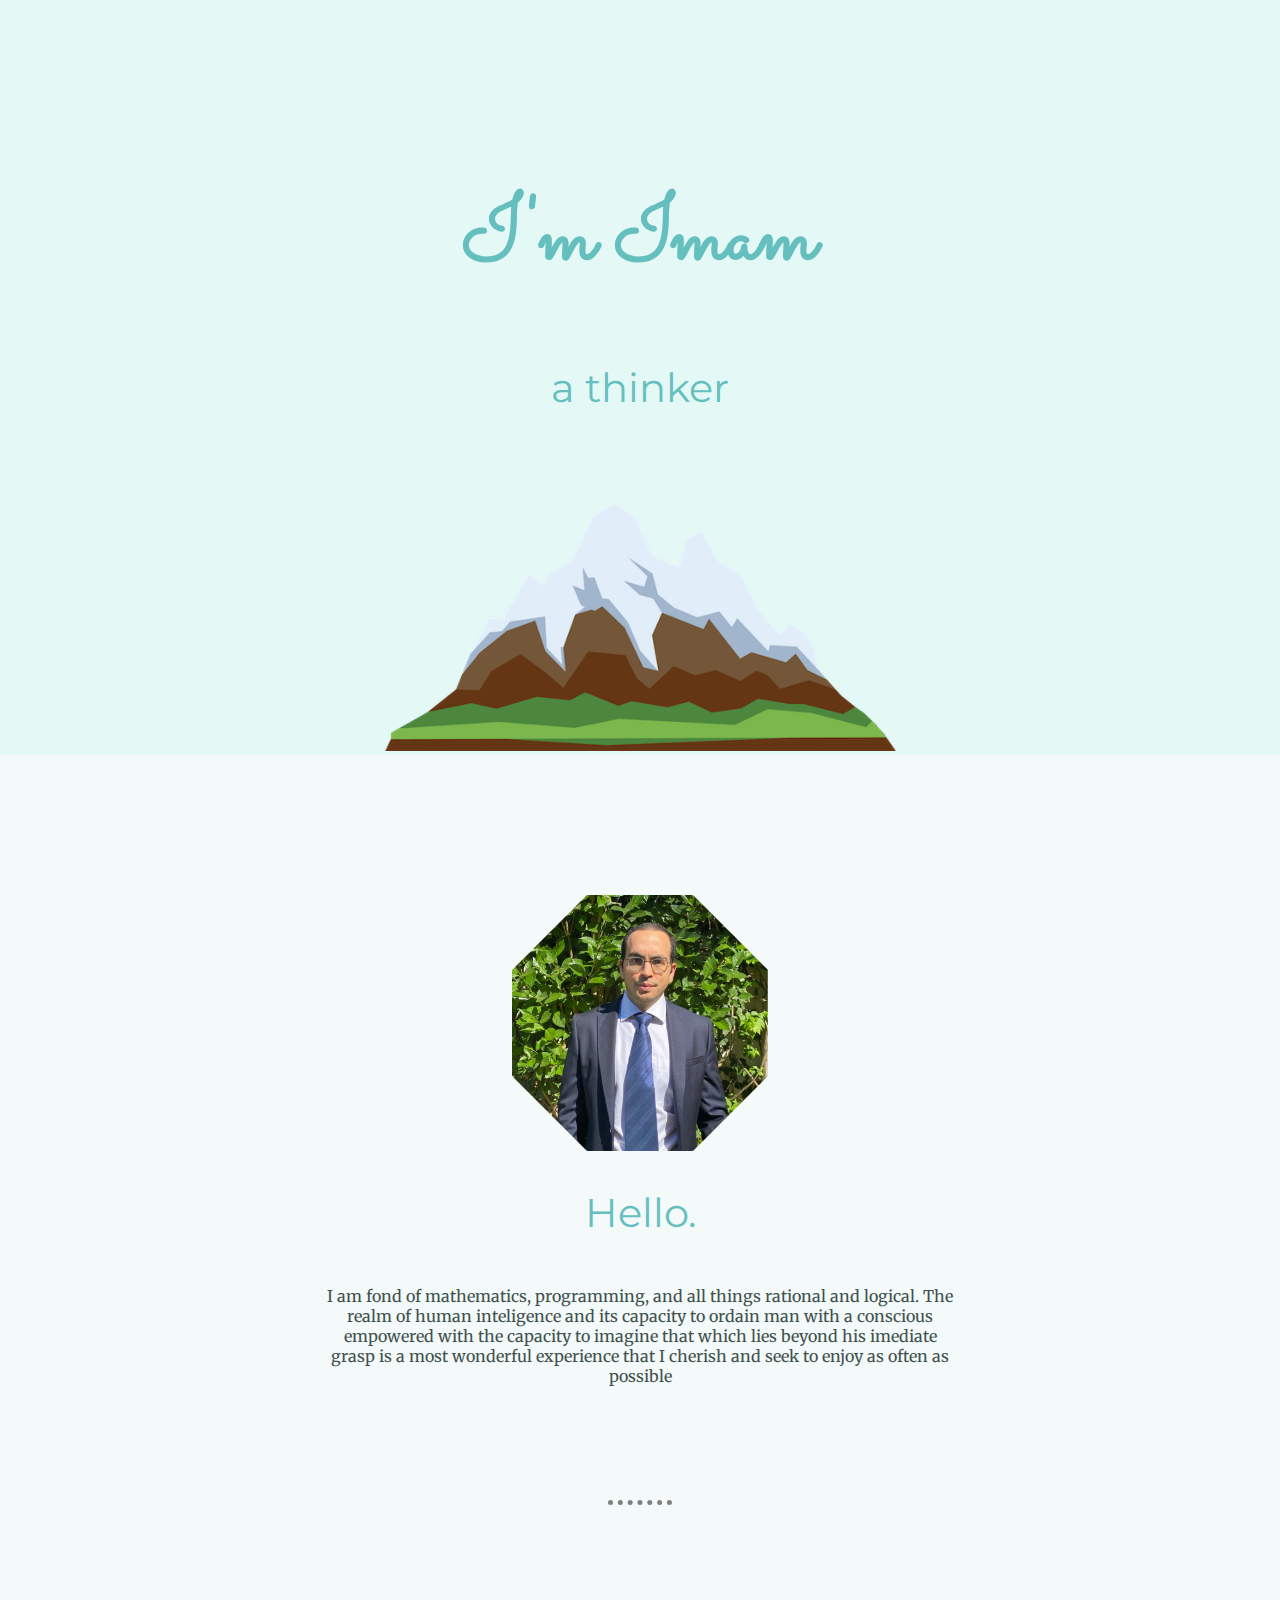
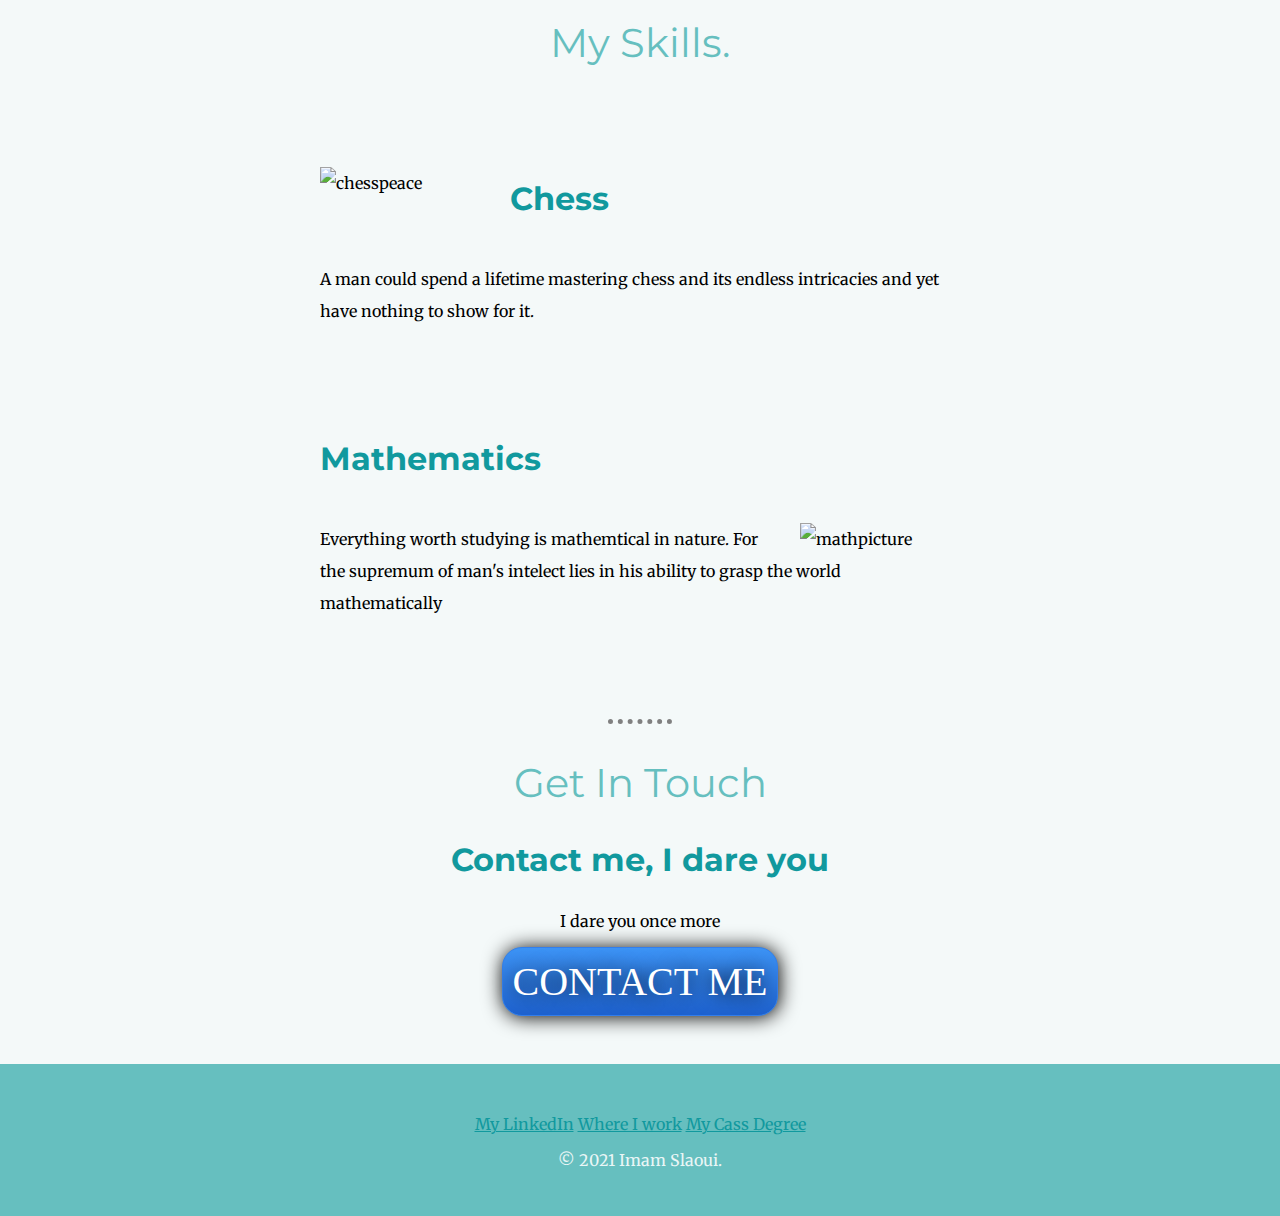
==== commit 3dbdeaa1: "Add files via upload" ====
--- a/index.html
+++ b/index.html
@@ -13,11 +13,11 @@
 </head>
 <body>
   <div class="topcontainer">
-    <img src="images/cloud.png" alt="cloud" class="top-cloud">
+    <!-- <img src="images/cloud.png" alt="cloud" class="top-cloud"> -->
 
     <h1 >I'm Imam</h1>
     <h2> a thinker</h2>
-    <img src="images/cloud.png" alt="cloud" class="bottom-cloud">
+    <!-- <img src="images/cloud.png" alt="cloud" class="bottom-cloud"> -->
     <img src="images/mountain.png" alt="mountain" class="mountain" >
   </div>
   <div class="middle-container">
--- a/css/styles.css
+++ b/css/styles.css
@@ -103,7 +103,9 @@
   margin:0;
   text-align:center;
   font-family: 'Merriweather', serif;
-  background-color:#e4fbff;
+  /* background-color:#e4fbff; */
+  background-color:#f4f9f9
+  
 }
 h1{
   margin: 50px auto 0 auto;
